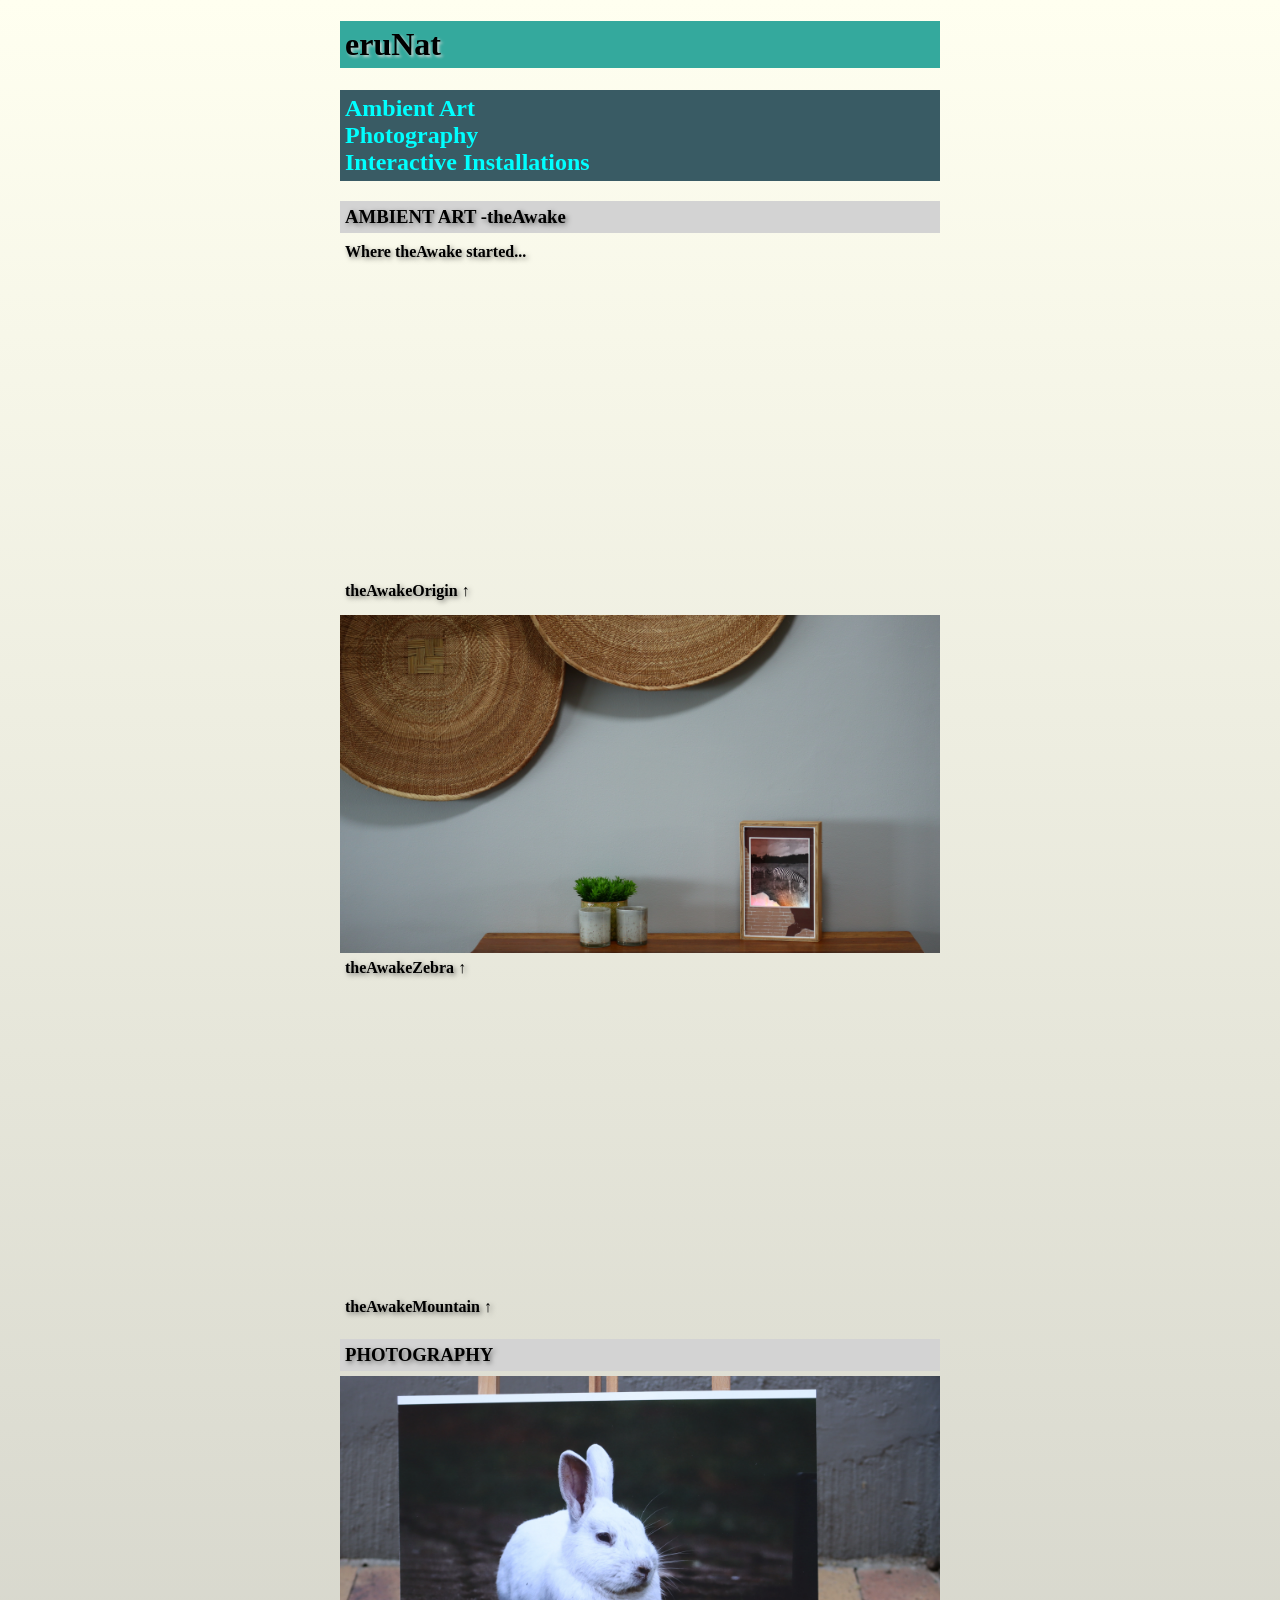
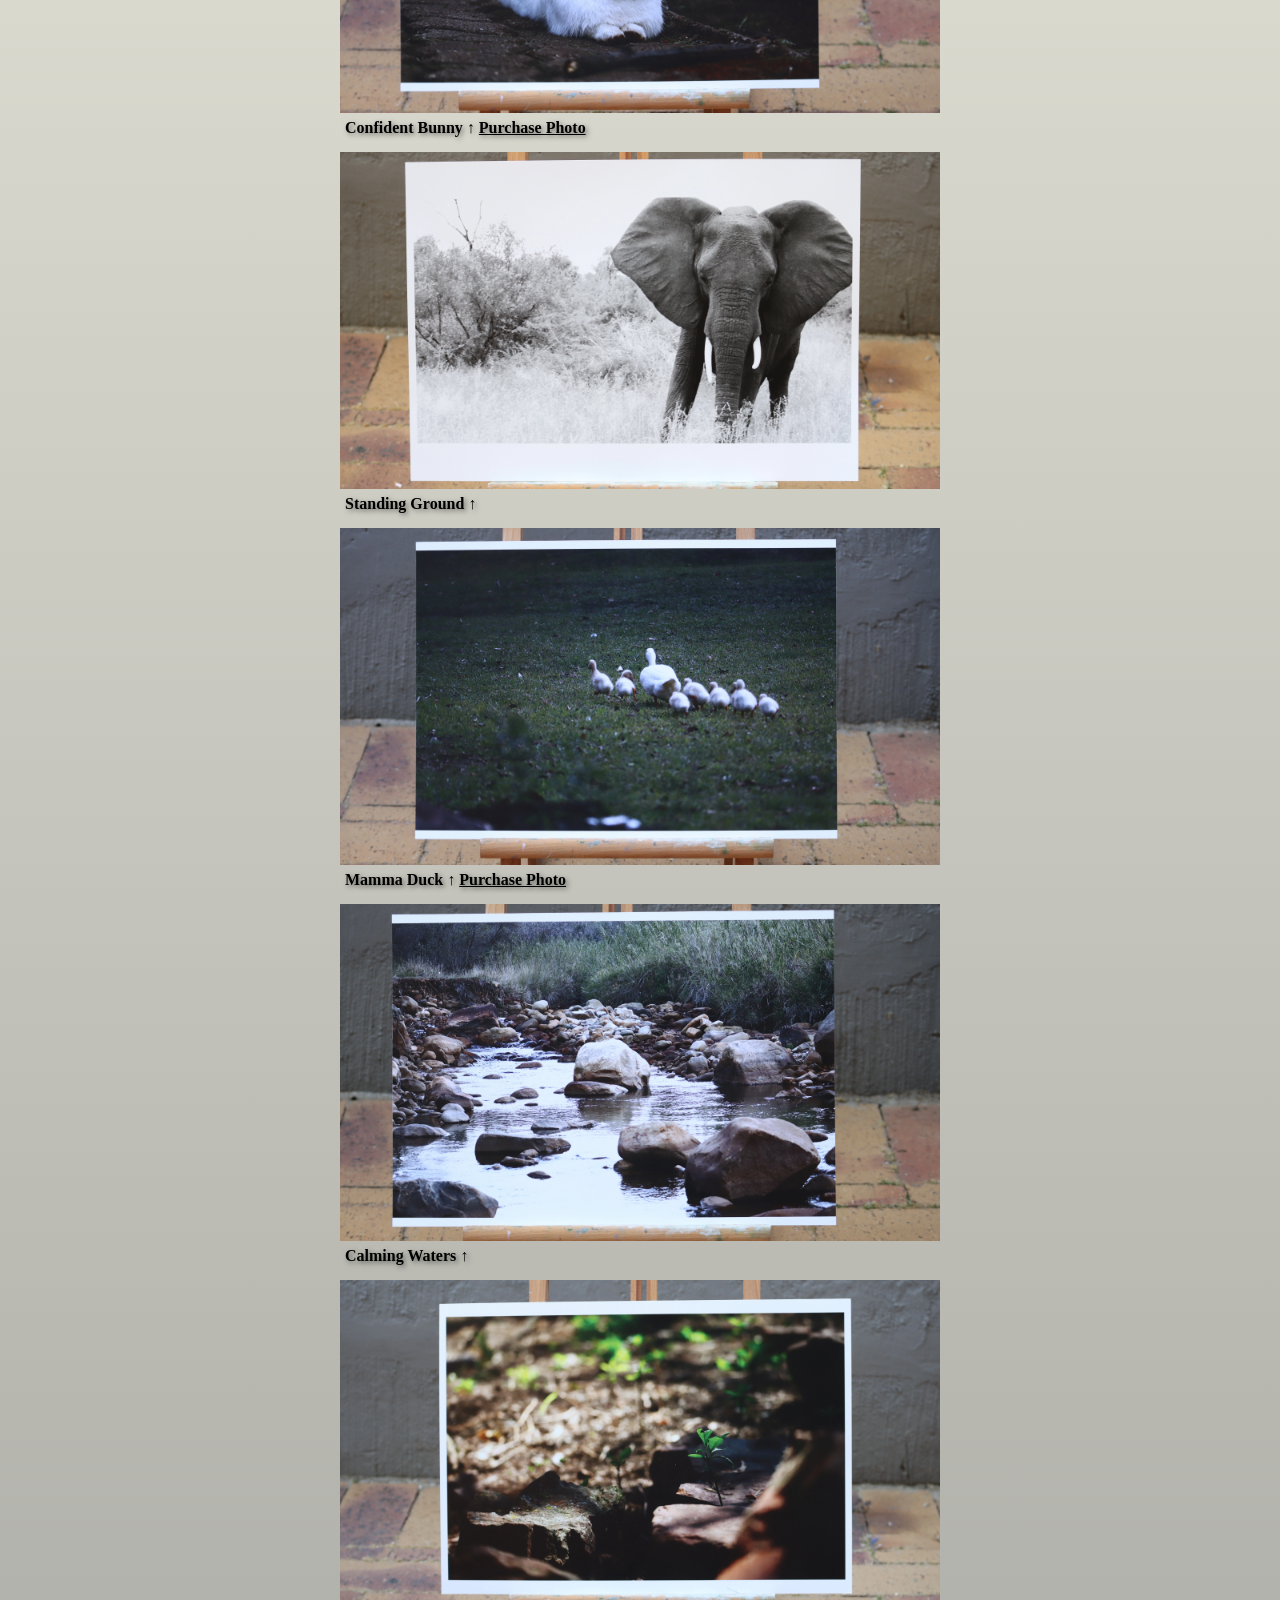
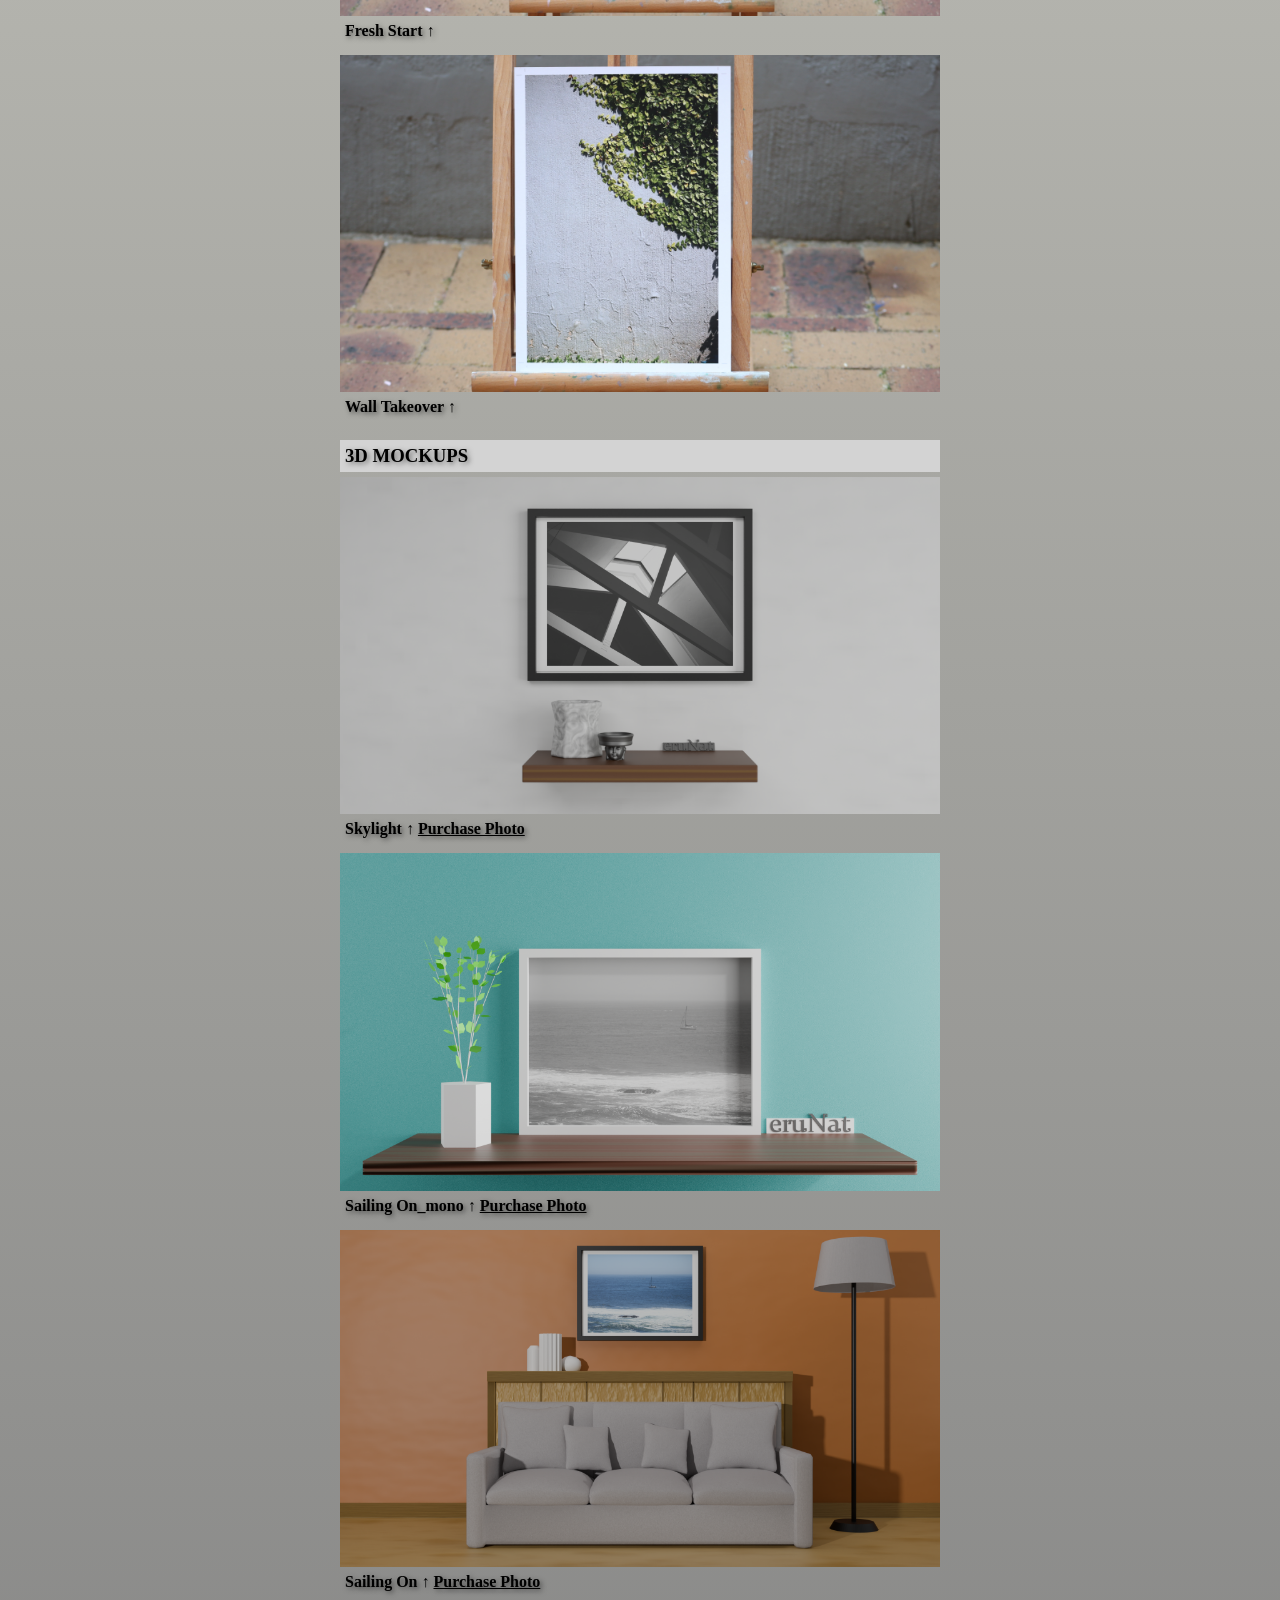
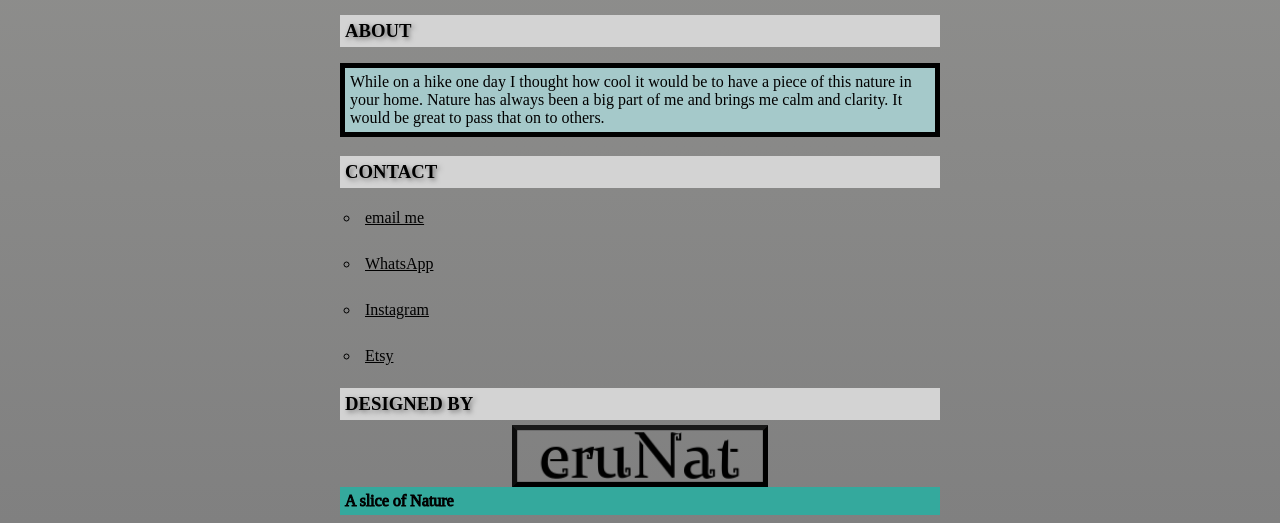
==== index.html @ c3f811f9 "Update index.html" ====
<!DOCTYPE html>
<html lang="en">
<head>
    <meta charset="UTF-8">
    <meta name="viewport" content="width=device-width, initial-scale=1.0">
    <title>eruNat</title>
    <link rel="stylesheet" href="./style.css" />
</head>
<body>
    <h1>eruNat</h1>
    <h2>Ambient Art<br> Photography<br> Interactive Installations</h2> 
    
    <h3>AMBIENT ART -theAwake</h3>

    <h4>Where theAwake started...</h4>
    <video autoplay muted loop playsinline width="720">
        <source src="videos/hero720pWht.mp4" type="video/mp4">
    </video>  
    <h4>theAwakeOrigin <span>↑</span></h4>  
    <!-- <video autoplay muted loop playsinline width="720">
        <source src="videos/theAwake Zebra Co fast720p.mp4" type="video/mp4">
    </video>  -->
    <img src="images/awakeZebra.webp" alt="confident white bunny" width="720">
    <h4>theAwakeZebra <span>↑</span></h4> 
    <video autoplay muted loop playsinline width="720">
        <source src="videos/theAwakeMountain720p.mp4" type="video/mp4">
    </video> 
    <h4>theAwakeMountain <span>↑</span></h4>
    
    <h3>PHOTOGRAPHY</h3>
    
    <img src="images/Bunny.webp" alt="confident white bunny" width="720">
    <h4>Confident Bunny <span>↑ </span><a href="https://www.etsy.com/listing/4605660490/confident-bunny-wall-art-rabbit?ref=listings_manager_grid">Purchase Photo</a></h4>
    <img src="images/Elephant.webp" alt="elephant male with open ears" width="720">
    <h4>Standing Ground <span>↑</span></h4>
    <img src="images/Ducks.webp" alt="mom duck and babies frantically moving" width="720">
    <h4>Mamma Duck <span>↑ </span><a href="https://www.etsy.com/listing/4606403132/mamma-duck-wall-art-duck-photography?ref=listings_manager_grid">Purchase Photo</a></h4>
    <img src="images/Rocks.webp" alt="rocks by the water" width="720">
    <h4>Calming Waters <span>↑</span></h4>
    <img src="images/RockPlant.webp" alt="rocks with seedling growing from it" width="720">
    <h4>Fresh Start <span>↑</span></h4>
    <img src="images/WallPlant.webp" alt="wall with plant growth over it" width="720">
    <h4>Wall Takeover <span>↑</span></h4>

    <h3>3D MOCKUPS</h3>

    <img src="images/SkylightWhiteBorderSoothWall.png" alt="architectural skylight with sun beaming through" width="720">
    <h4>Skylight <span>↑ </span><a href="https://www.etsy.com/listing/4604976305/black-and-white-architectural?ref=listings_manager_grid">Purchase Photo</a></h4>
    <img src="images/eruNat_SailOn_Mono_4x3.png" alt="black and white photo of vast ocean with little sail boat" width="720">
    <h4>Sailing On_mono <span>↑ </span><a href="https://www.etsy.com/listing/4614714302/black-and-white-coastal-boat-print-moody?ref=listings_manager_grid">Purchase Photo</a></h4>
    <img src="images/eruNat_SailingOn_Orange.png" alt="little sail boat on a vast ocean" width="720">
    <h4>Sailing On <span>↑ </span><a href="https://www.etsy.com/listing/4613382966/sailing-on-coastal-boat-photography?ref=listings_manager_grid">Purchase Photo</a></h4>

    <h3>ABOUT</h3>
    <p>While on a hike one day I thought how cool it would be to have a piece of this nature in your home. Nature has always been a big part of me and brings me calm and clarity. It would be great to pass that on to others.</p>
    
    <h3>CONTACT</h3>   
    <ul>        
        <li><a href="mailto:5.danmey@gmail.com">email me</a></li>
        <br>
        <li><a href="https://wa.me/+27662321905">WhatsApp</a></li>
        <br>
        <li><a href="https://www.instagram.com/lecterdan/?hl=en">Instagram</a></li>
        <br>
        <li><a href="https://erunat.etsy.com">Etsy</a></li>
    </ul>

    <h3>DESIGNED BY</h3>
    <img src="assets/eruNatLogo.png" alt="eruNat logo" class="logo">
    <footer>A slice of Nature</footer>
</body>   
</html>
---- style.css ----
body {
    background-color: antiquewhite;
}

h1 {
    background-color: #34A99D;
    padding: 5px;
    width: 42px;
    margin-left: 30px;
    text-shadow: 2px 2px 3px rgba(225, 216, 216, 0.825);
}

h2 {
    color: cyan;
    background-color: #395B64;
    width: 470px;
    padding: 5px;
    margin-top: 5px;
    margin-left: 30px;
    margin-right: 30px;
}

h3 {
    background-color: lightgray;
    padding: 5px;
    width: 470px;
    margin-left: 30px;
    margin-right: 30px;
    margin-bottom: 5px;
    text-shadow: 2px 2px 5px rgba(0, 0, 0, 0.5);
}

h4 {
    padding: 5px;
    width: 470px;
    margin-left: 30px;
    margin-right: 30px;
    margin-top: 5px;
    text-shadow: 2px 2px 5px rgba(0, 0, 0, 0.5);
}

p {
    width: 375px;
    background-color: #A5C9CA;
    border: 5px solid;
    padding: 5px;
    padding-right: 90px;
    margin-left: 30px;
    margin-right: 30px;
}

video {
    margin-left: 30px;
    width: 720px;
}

img {
    margin-left: 30px;
    width: 720px;
}

li {
    list-style-type: circle;
}

a {
    color: black;
}

a:active {
    color: white;
}

.logo {
    max-width: 300px;
}

footer {
    color: black;
    background-color: #34A99D;
    margin-left: 30px;
    width: 110px;
    padding: 5px;
    -webkit-text-stroke: 1px black;
}

@media (max-width: 480px) {
    * {
        box-sizing: border-box;
    }
    body {
        background-image: linear-gradient(azure, gray);
    }
    h1, h2 ,h3, h4, p, li, footer {
        max-width: 340px;
        width: 90%;
        padding: 5px;
        margin-left: auto;
        margin-right: auto;
    }
    h4 {
        margin-top: 1px;
        margin-bottom: 10px;
    }
    video, img {
        width: 90%;
        max-width: 340px;
        display: block;
        margin: 0 auto;
    }
    .logo {
        width: 90%;
        max-width: 256px;
        display: block;
        margin: 0 auto;
    }
}

@media (min-width: 481px) and (max-width: 1280px) {
    * {
        box-sizing: border-box;
    }
    body {        
        background-image: linear-gradient(ivory, gray);
    }
    h1, h2 ,h3, h4, p, li, footer {
        max-width: 600px;
        width: 90%;
        padding: 5px;
        margin-left: auto;
        margin-right: auto;
    }
    h4 {
        margin-top: 1px;
        margin-bottom: 10px;
    }
    video, img {
        width: 90%;
        max-width: 600px;
        display: block;
        margin: 0 auto;
    }
    .logo {
        width: 90%;
        max-width: 256px;
        display: block;
        margin: 0 auto;
    }
}
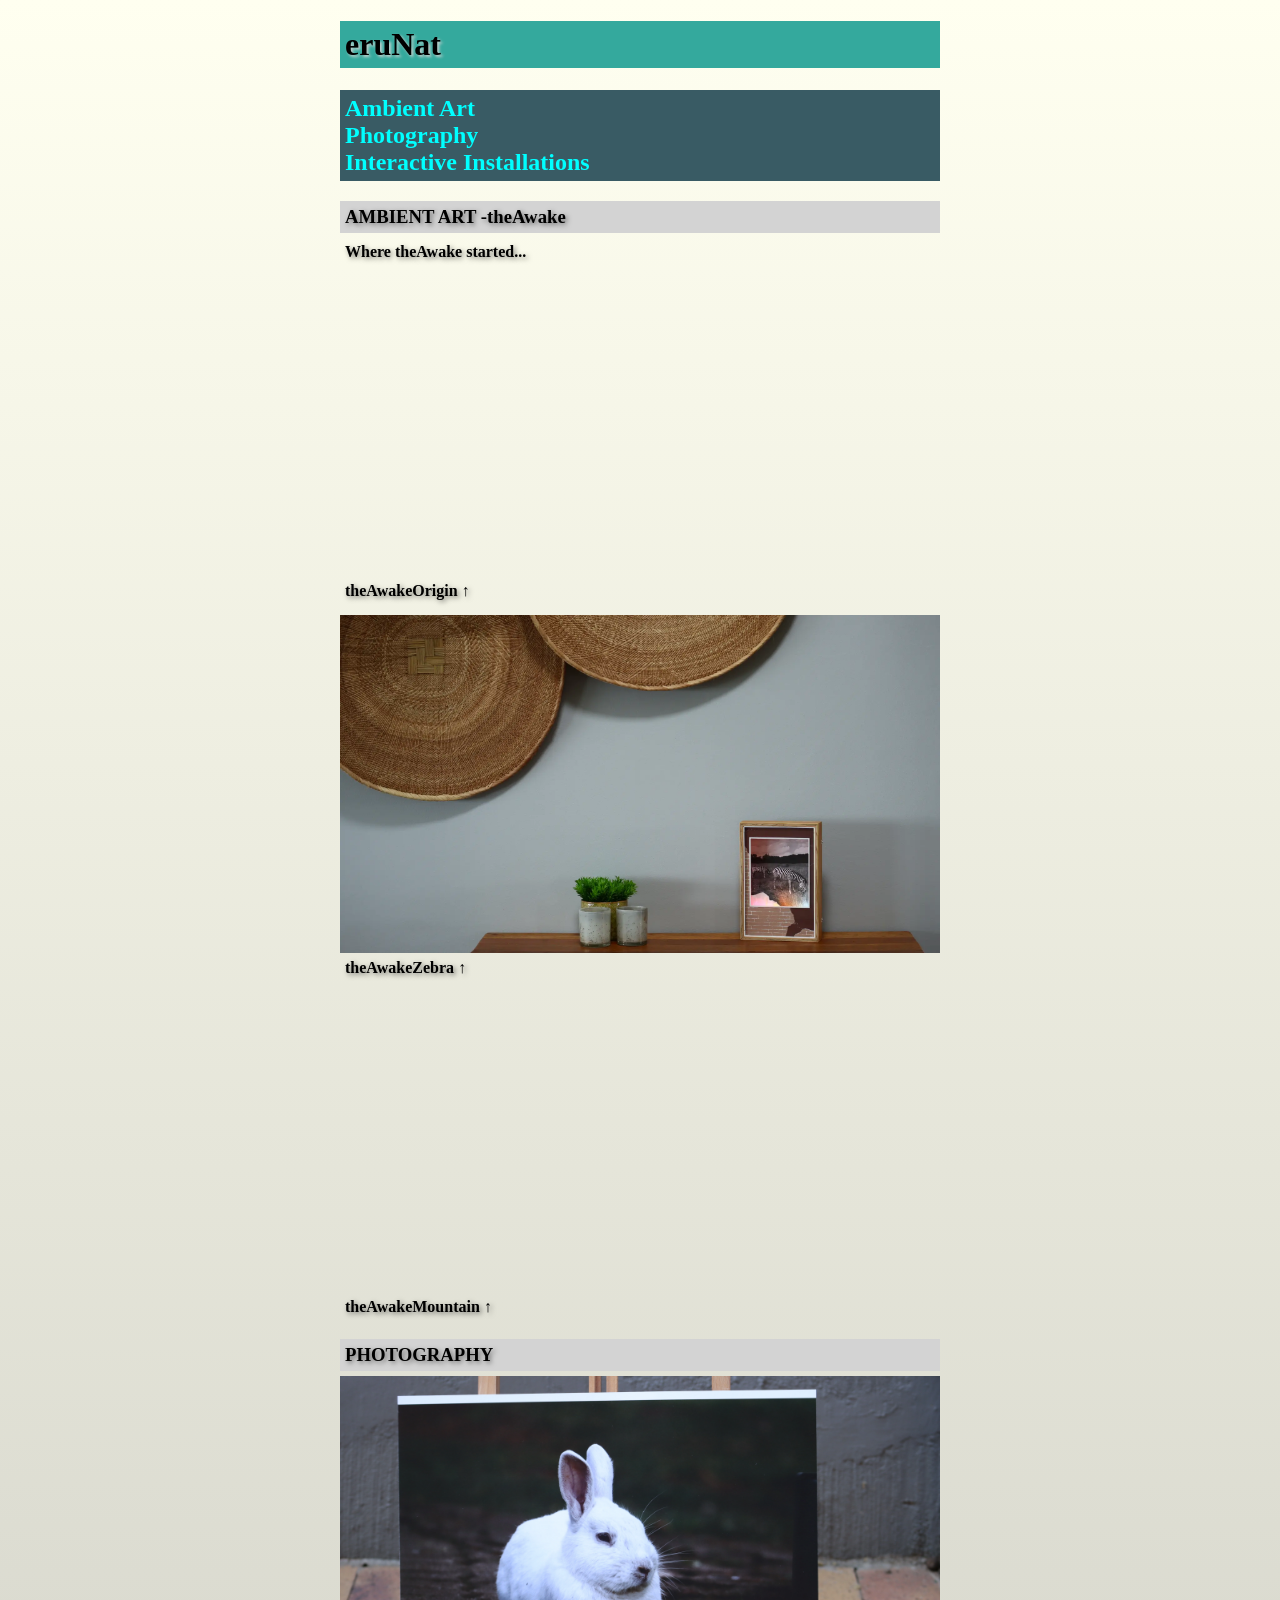
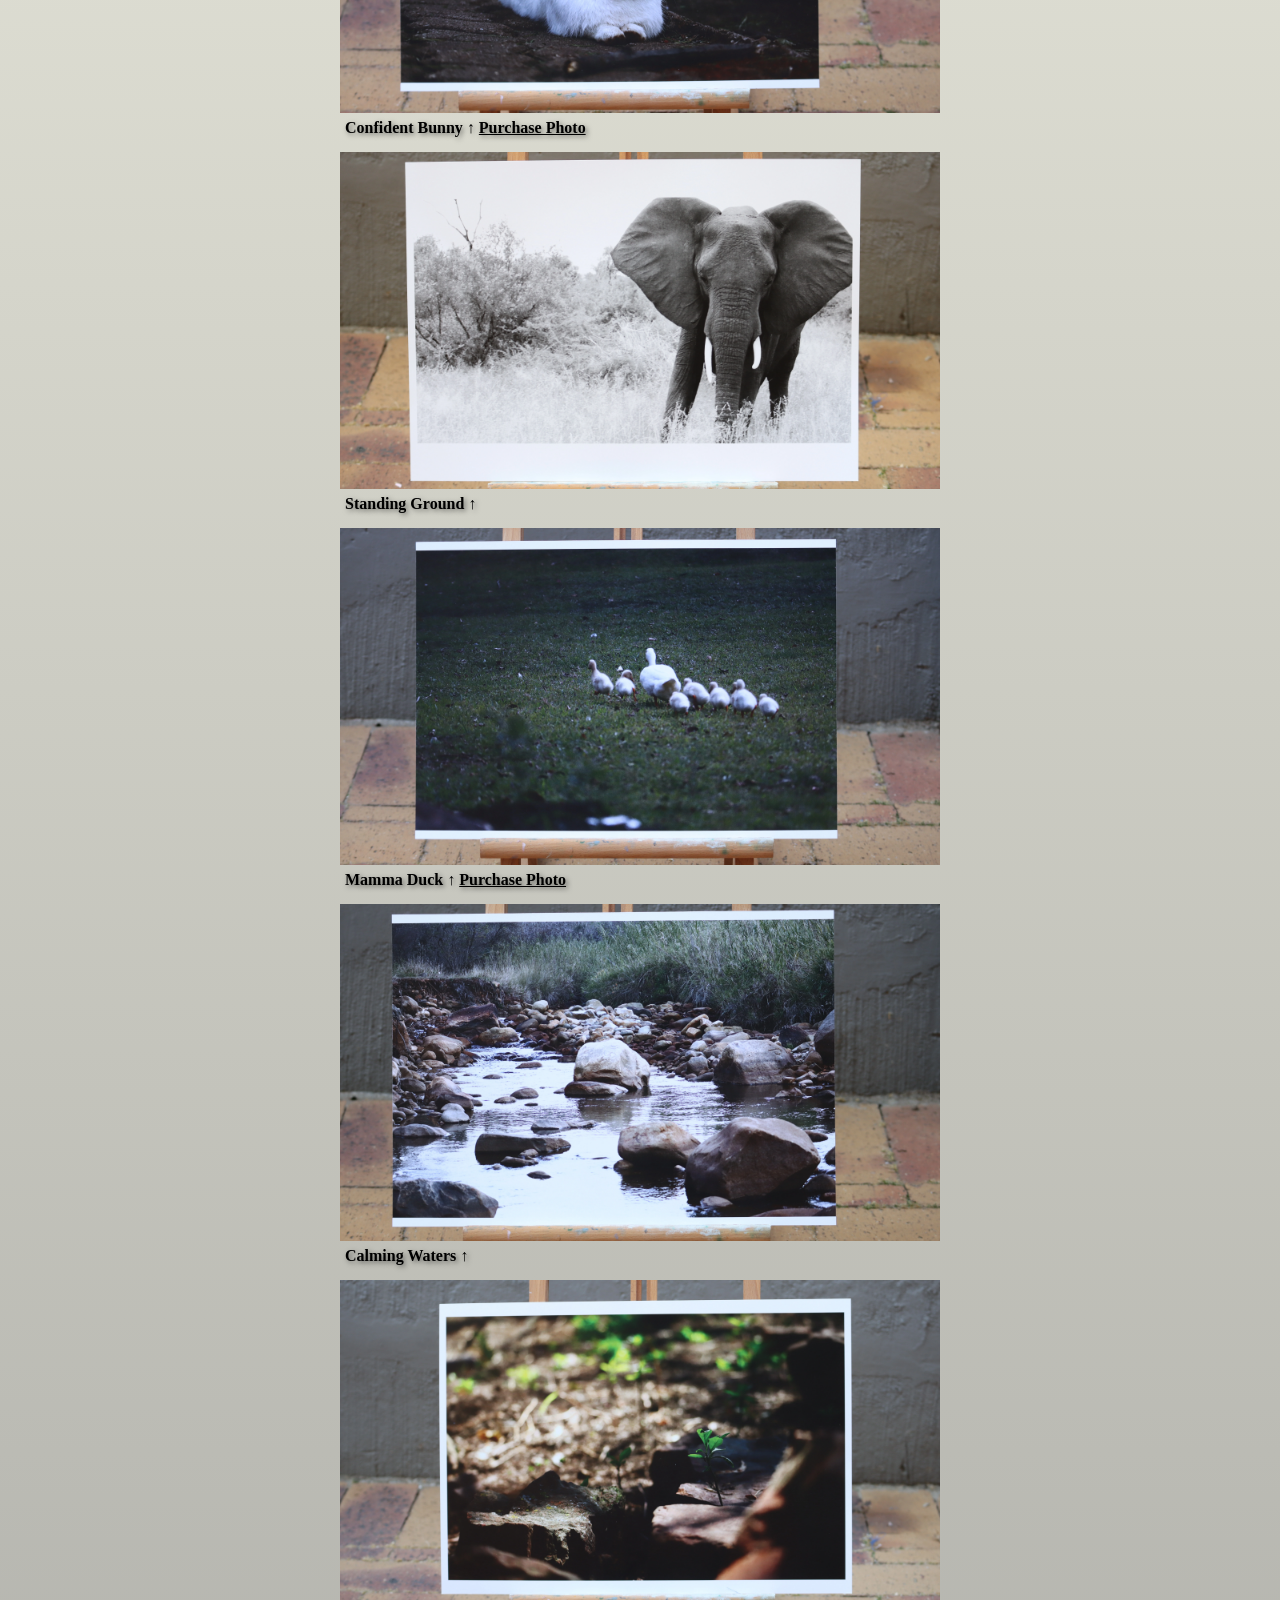
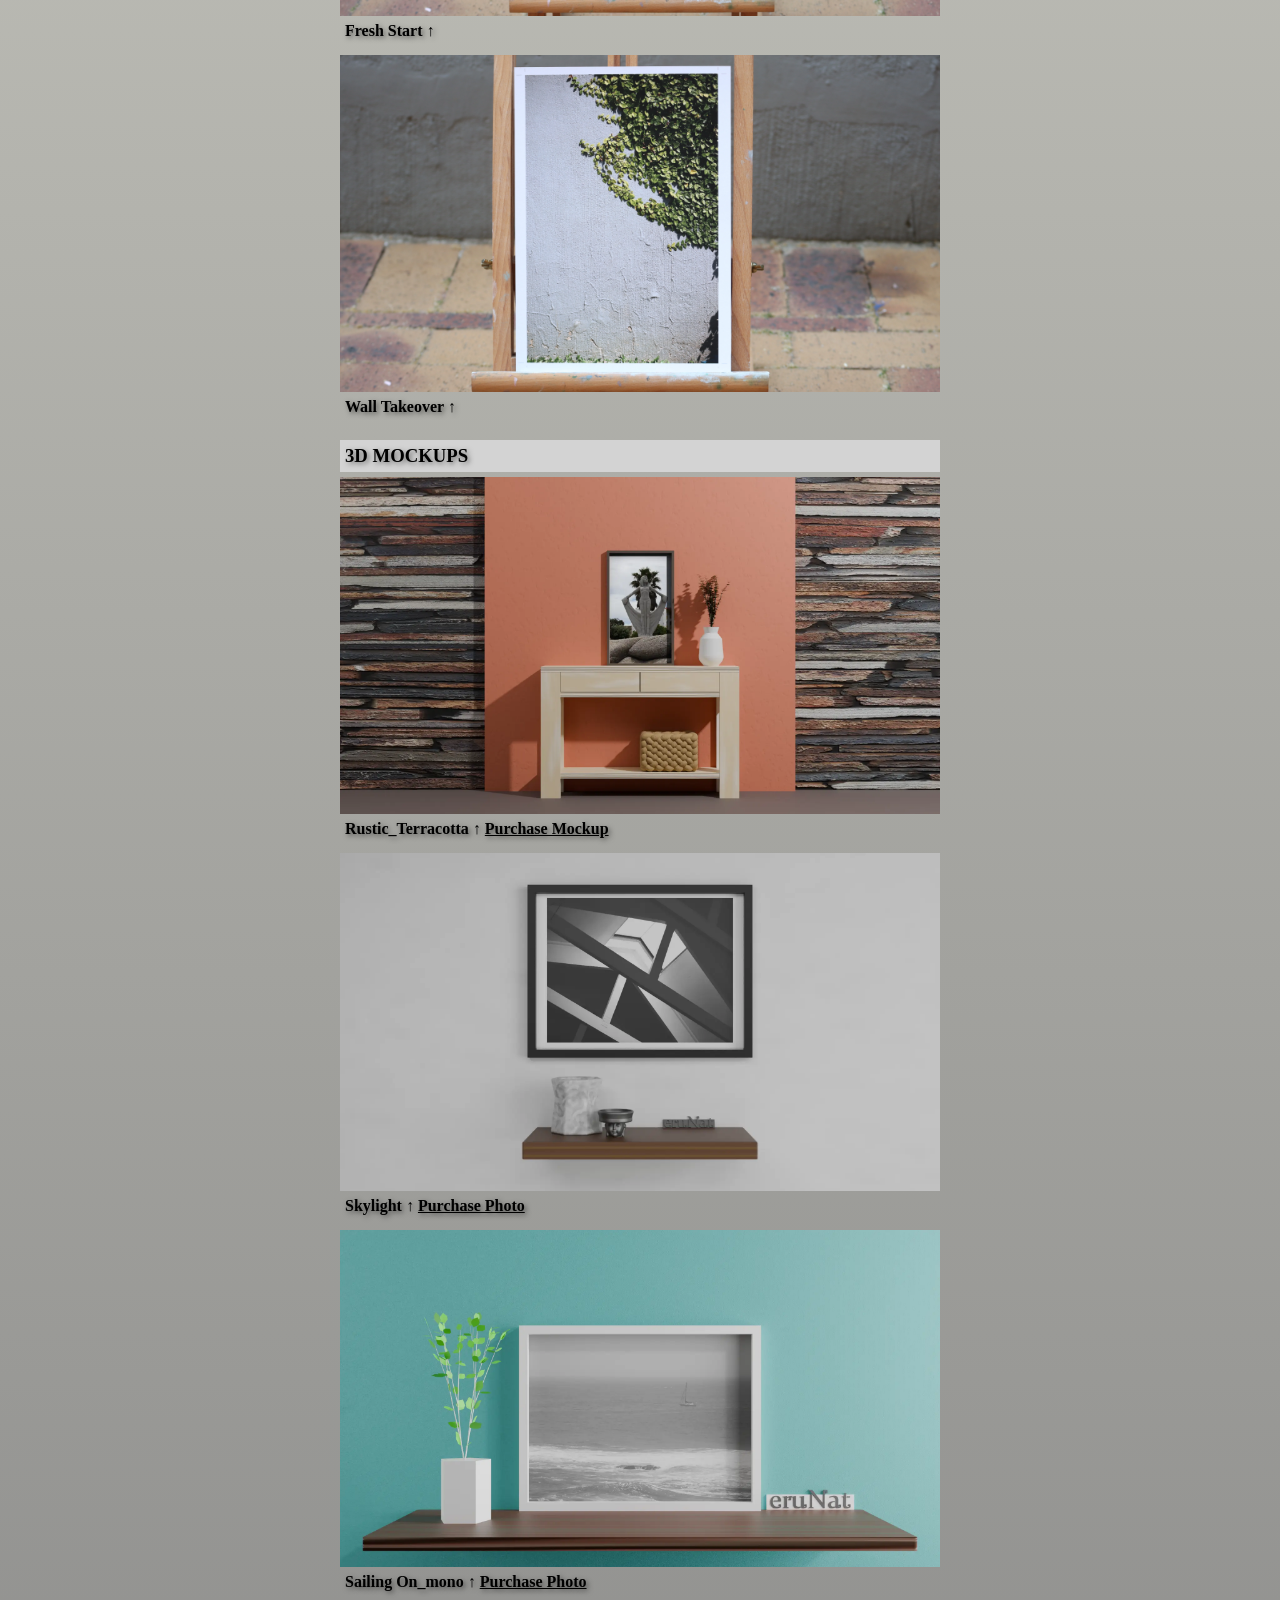
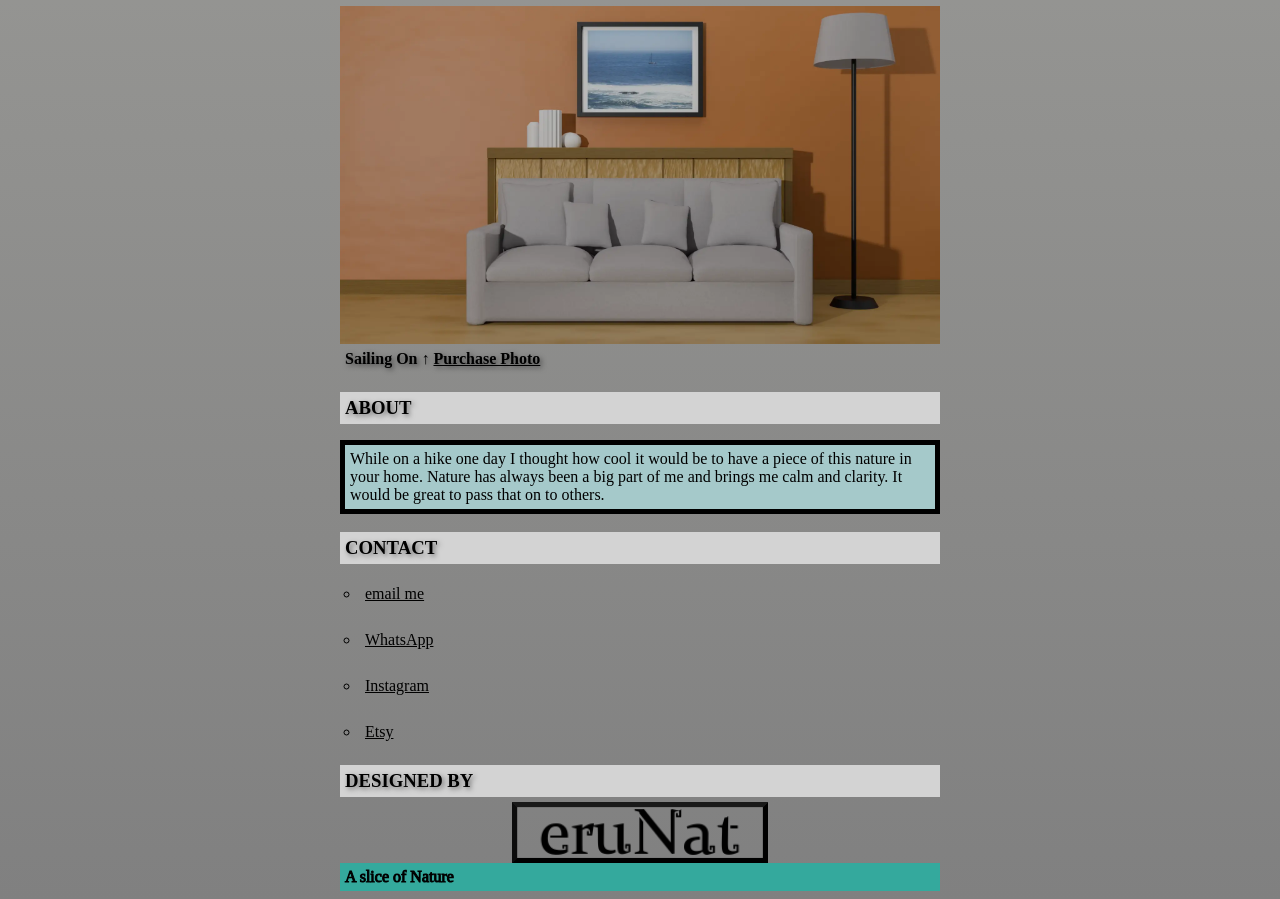
==== commit f2889724: "Add files via upload" ====
--- a/index.html
+++ b/index.html
@@ -43,12 +43,13 @@
     <h4>Wall Takeover <span>↑</span></h4>
 
     <h3>3D MOCKUPS</h3>
-
-    <img src="images/SkylightWhiteBorderSoothWall.png" alt="architectural skylight with sun beaming through" width="720">
+    <img src="images/Rustic_Wide_Terracotta.webp" alt="rustic mockup with Greek goddess photo" width="720">
+    <h4>Rustic_Terracotta <span>↑ </span><a href="https://www.etsy.com/listing/4618542238/rustic-wall-art-mockup-bundle-12?ref=listings_manager_grid">Purchase Mockup</a></h4>
+    <img src="images/SkylightWhiteBorderSmoothWall.webp" alt="architectural skylight with sun beaming through" width="720">
     <h4>Skylight <span>↑ </span><a href="https://www.etsy.com/listing/4604976305/black-and-white-architectural?ref=listings_manager_grid">Purchase Photo</a></h4>
-    <img src="images/eruNat_SailOn_Mono_4x3.png" alt="black and white photo of vast ocean with little sail boat" width="720">
+    <img src="images/eruNat_SailOn_Mono_4x3.webp" alt="black and white photo of vast ocean with little sail boat" width="720">
     <h4>Sailing On_mono <span>↑ </span><a href="https://www.etsy.com/listing/4614714302/black-and-white-coastal-boat-print-moody?ref=listings_manager_grid">Purchase Photo</a></h4>
-    <img src="images/eruNat_SailingOn_Orange.png" alt="little sail boat on a vast ocean" width="720">
+    <img src="images/eruNat_SailingOn_Orange.webp" alt="little sail boat on a vast ocean" width="720">
     <h4>Sailing On <span>↑ </span><a href="https://www.etsy.com/listing/4613382966/sailing-on-coastal-boat-photography?ref=listings_manager_grid">Purchase Photo</a></h4>
 
     <h3>ABOUT</h3>
@@ -69,4 +70,4 @@
     <img src="assets/eruNatLogo.png" alt="eruNat logo" class="logo">
     <footer>A slice of Nature</footer>
 </body>   
-</html>
+</html>
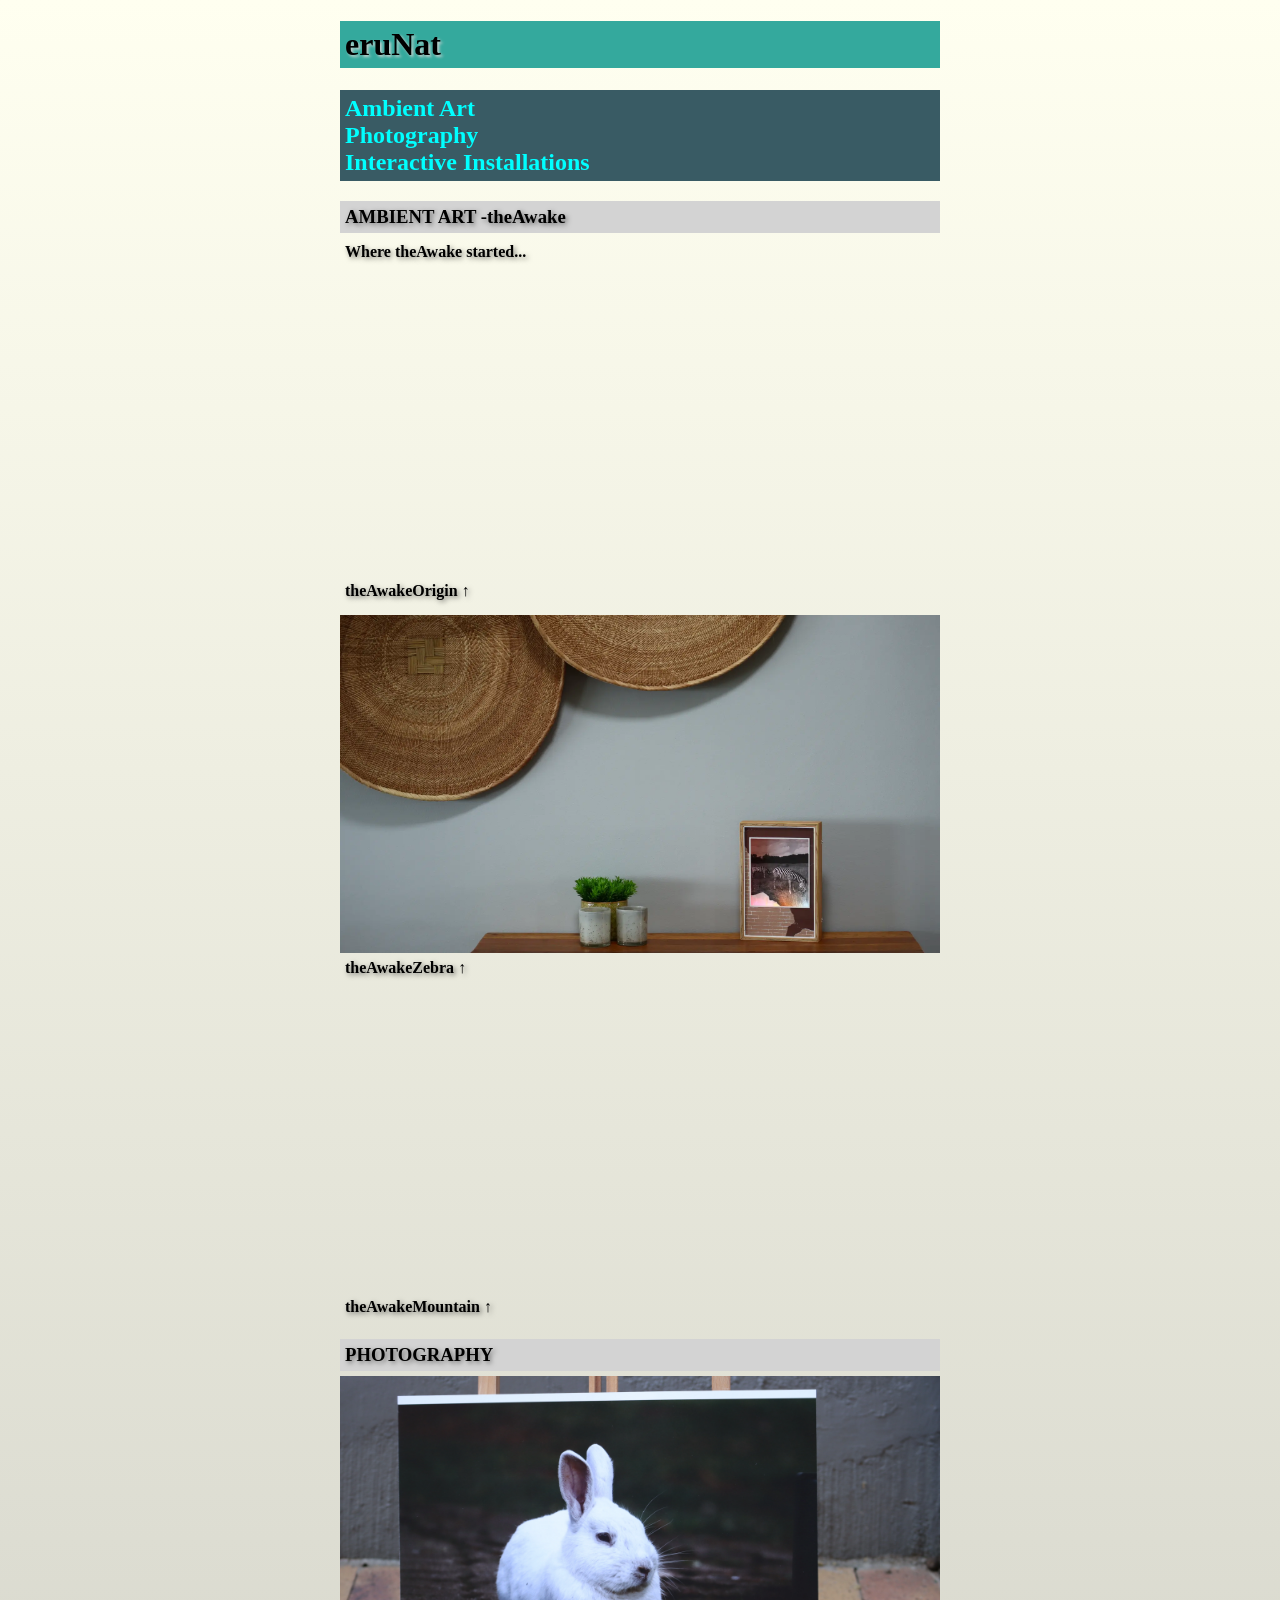
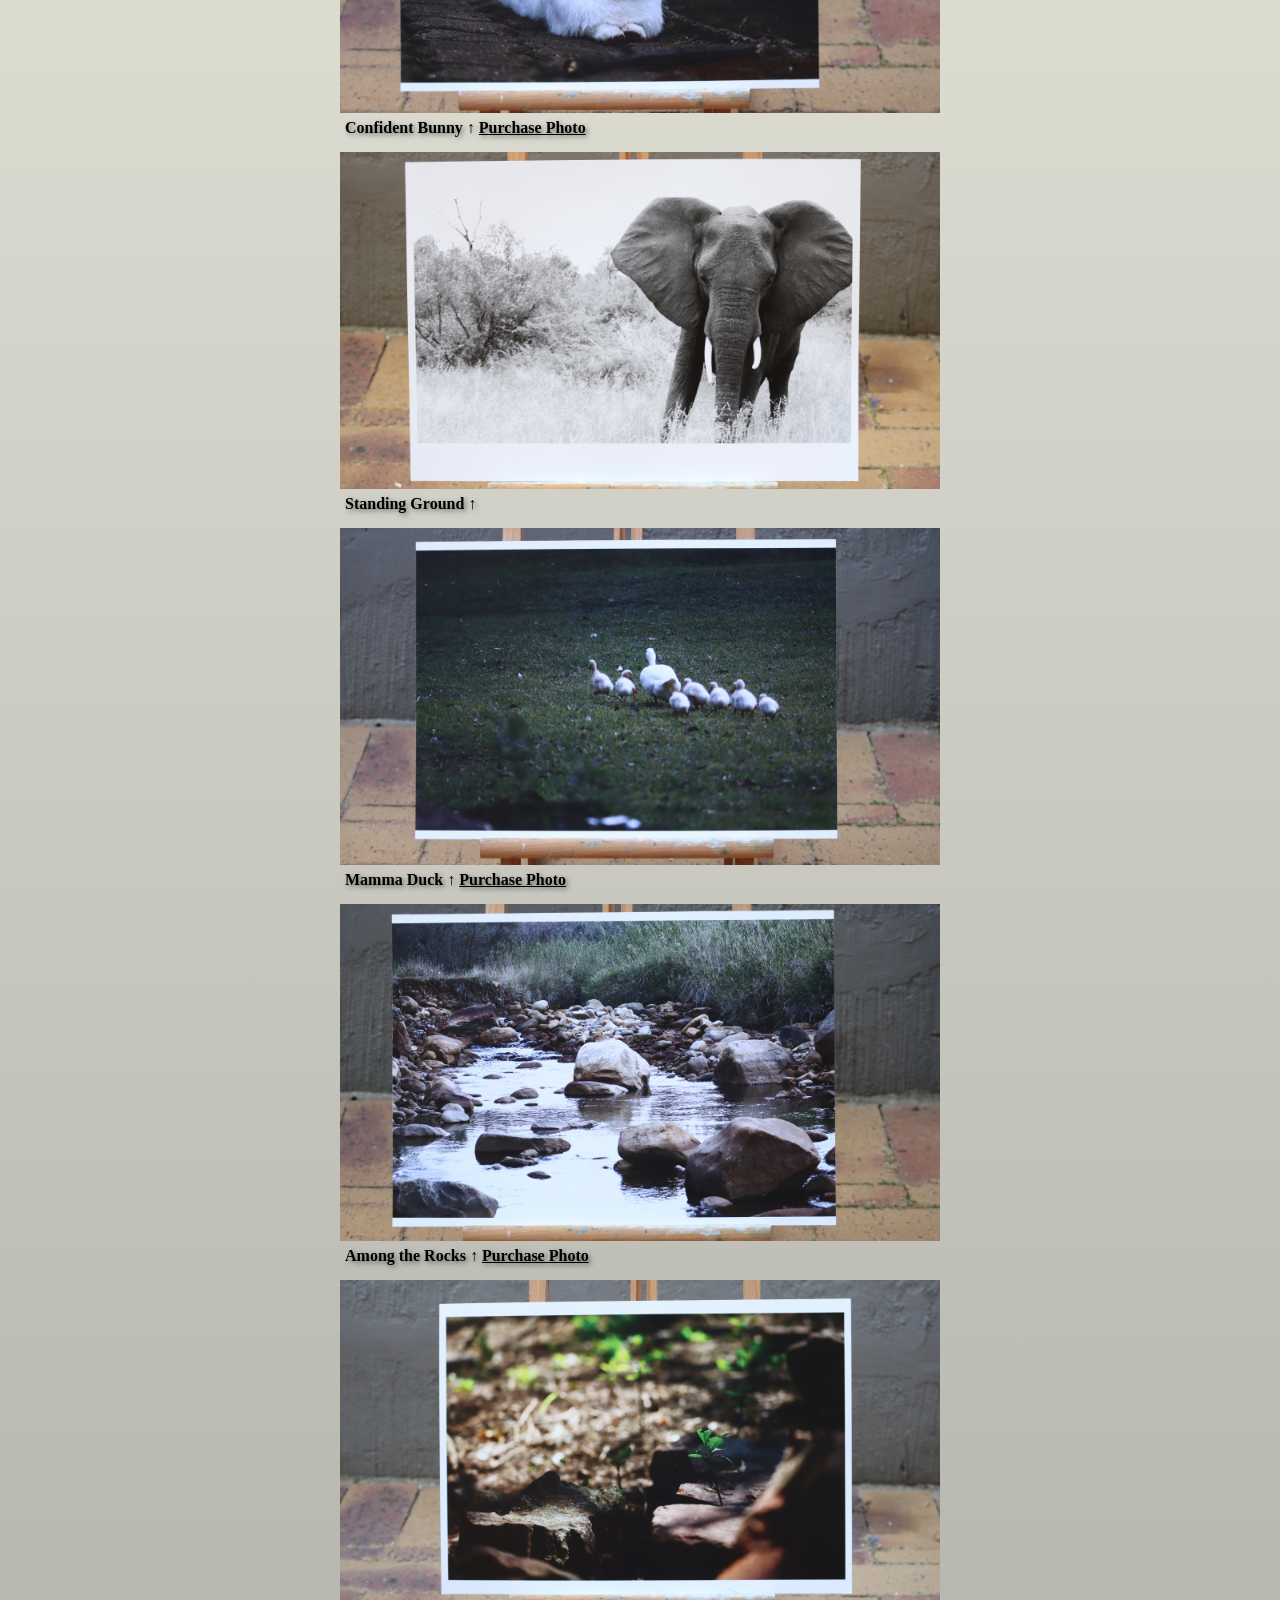
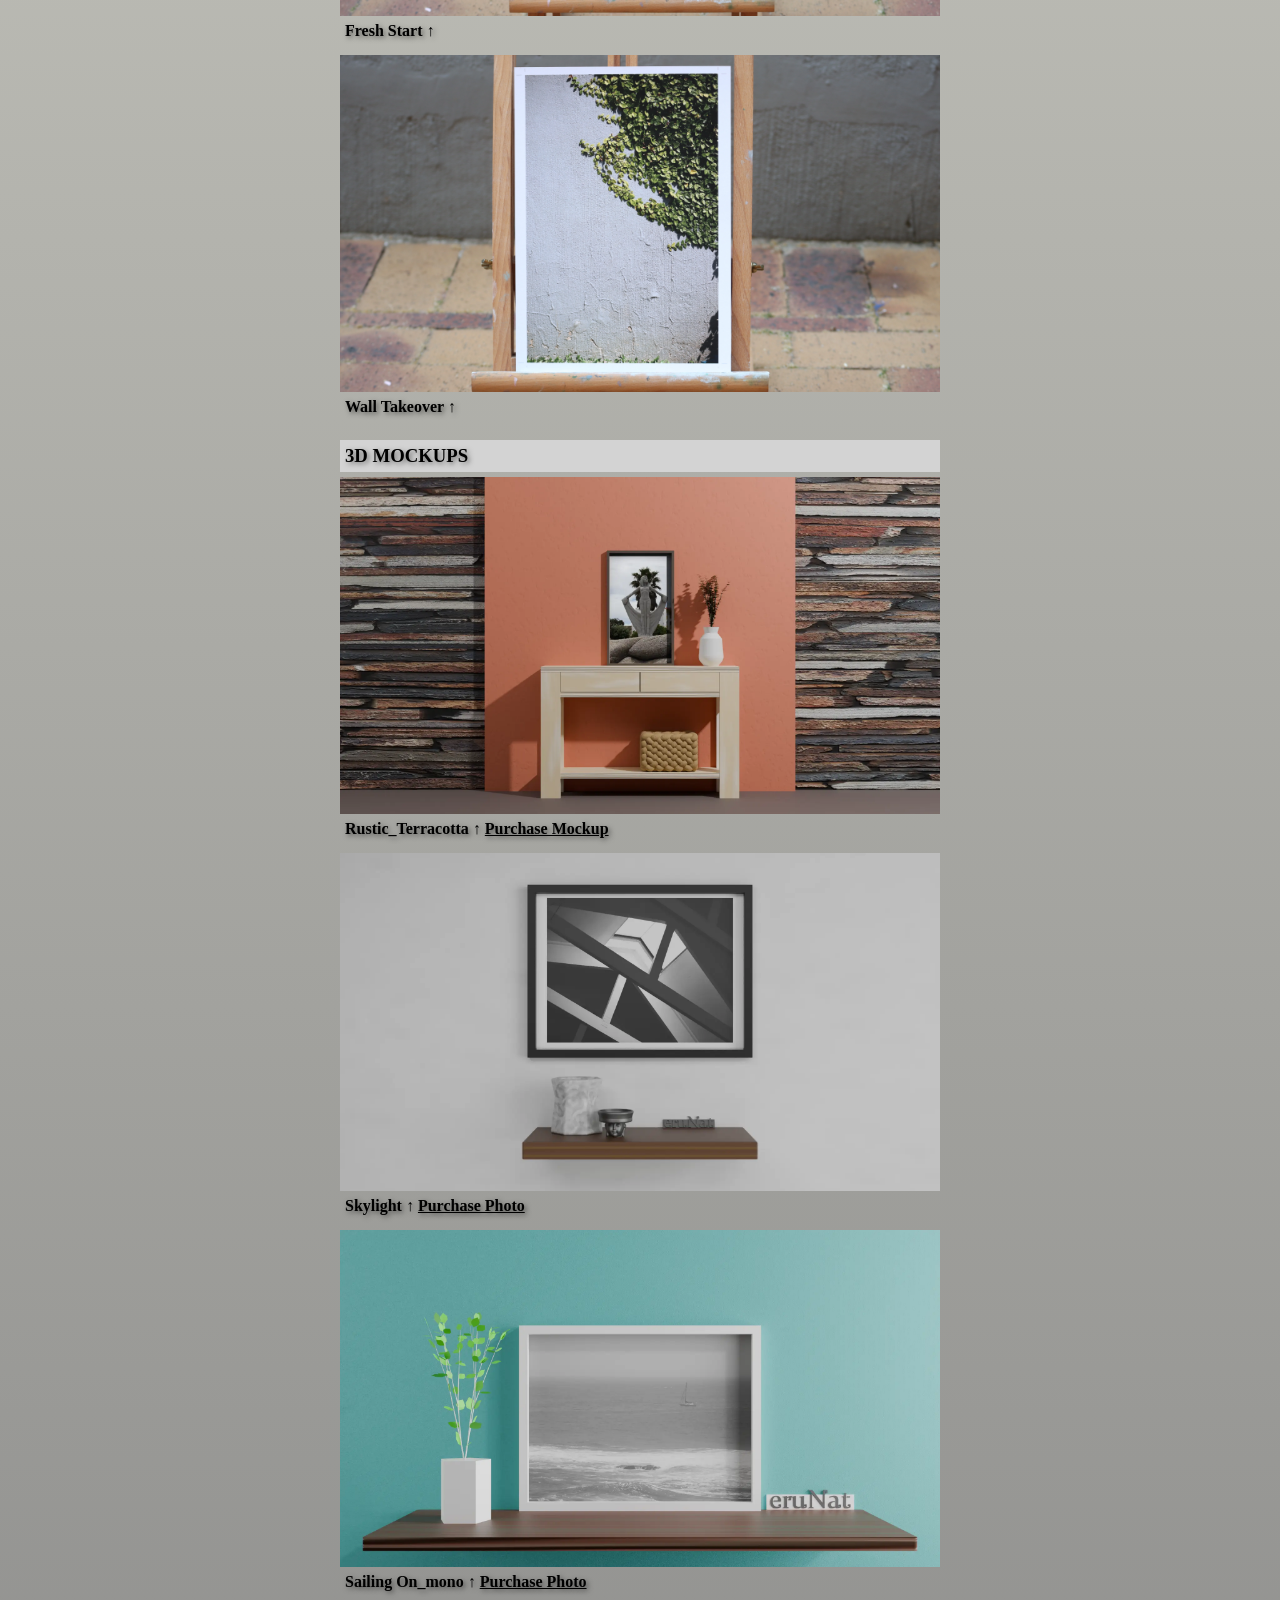
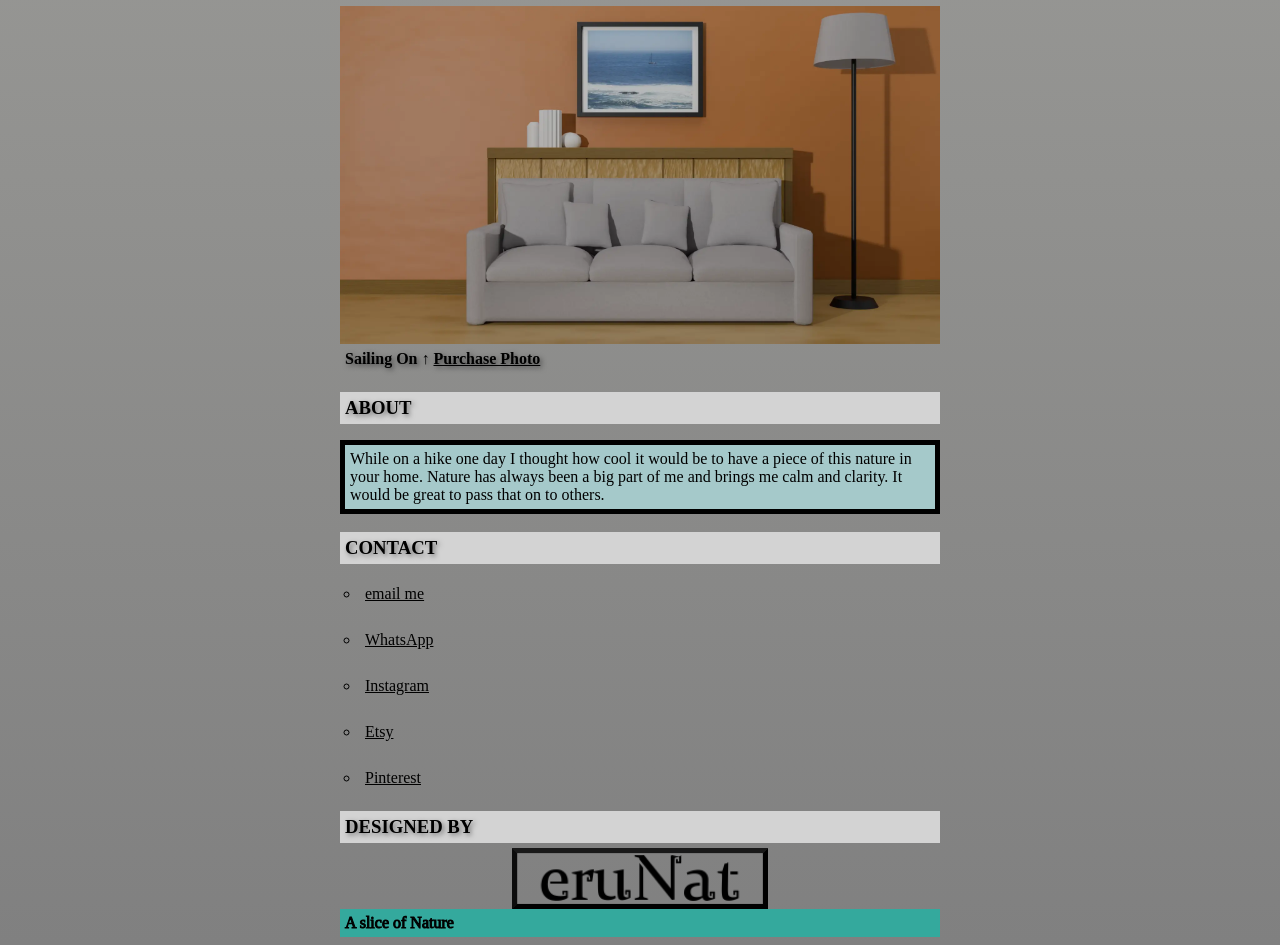
==== commit 1d918053: "Add files via upload" ====
--- a/index.html
+++ b/index.html
@@ -5,6 +5,7 @@
     <meta name="viewport" content="width=device-width, initial-scale=1.0">
     <title>eruNat</title>
     <link rel="stylesheet" href="./style.css" />
+    <meta name="p:domain_verify" content="c8adff521c08a6f7388ac7f4efd3021b"/>
 </head>
 <body>
     <h1>eruNat</h1>
@@ -36,7 +37,7 @@
     <img src="images/Ducks.webp" alt="mom duck and babies frantically moving" width="720">
     <h4>Mamma Duck <span>↑ </span><a href="https://www.etsy.com/listing/4606403132/mamma-duck-wall-art-duck-photography?ref=listings_manager_grid">Purchase Photo</a></h4>
     <img src="images/Rocks.webp" alt="rocks by the water" width="720">
-    <h4>Calming Waters <span>↑</span></h4>
+    <h4>Among the Rocks <span>↑ </span><a href="https://www.etsy.com/listing/4620107101/among-the-stones-rocky-stream-landscape?ref=listings_manager_grid">Purchase Photo</a></h4>
     <img src="images/RockPlant.webp" alt="rocks with seedling growing from it" width="720">
     <h4>Fresh Start <span>↑</span></h4>
     <img src="images/WallPlant.webp" alt="wall with plant growth over it" width="720">
@@ -64,6 +65,8 @@
         <li><a href="https://www.instagram.com/lecterdan/?hl=en">Instagram</a></li>
         <br>
         <li><a href="https://erunat.etsy.com">Etsy</a></li>
+        <br>
+        <li><a href="https://www.pinterest.com/eruNat_Dan/">Pinterest</a></li>
     </ul>
 
     <h3>DESIGNED BY</h3>
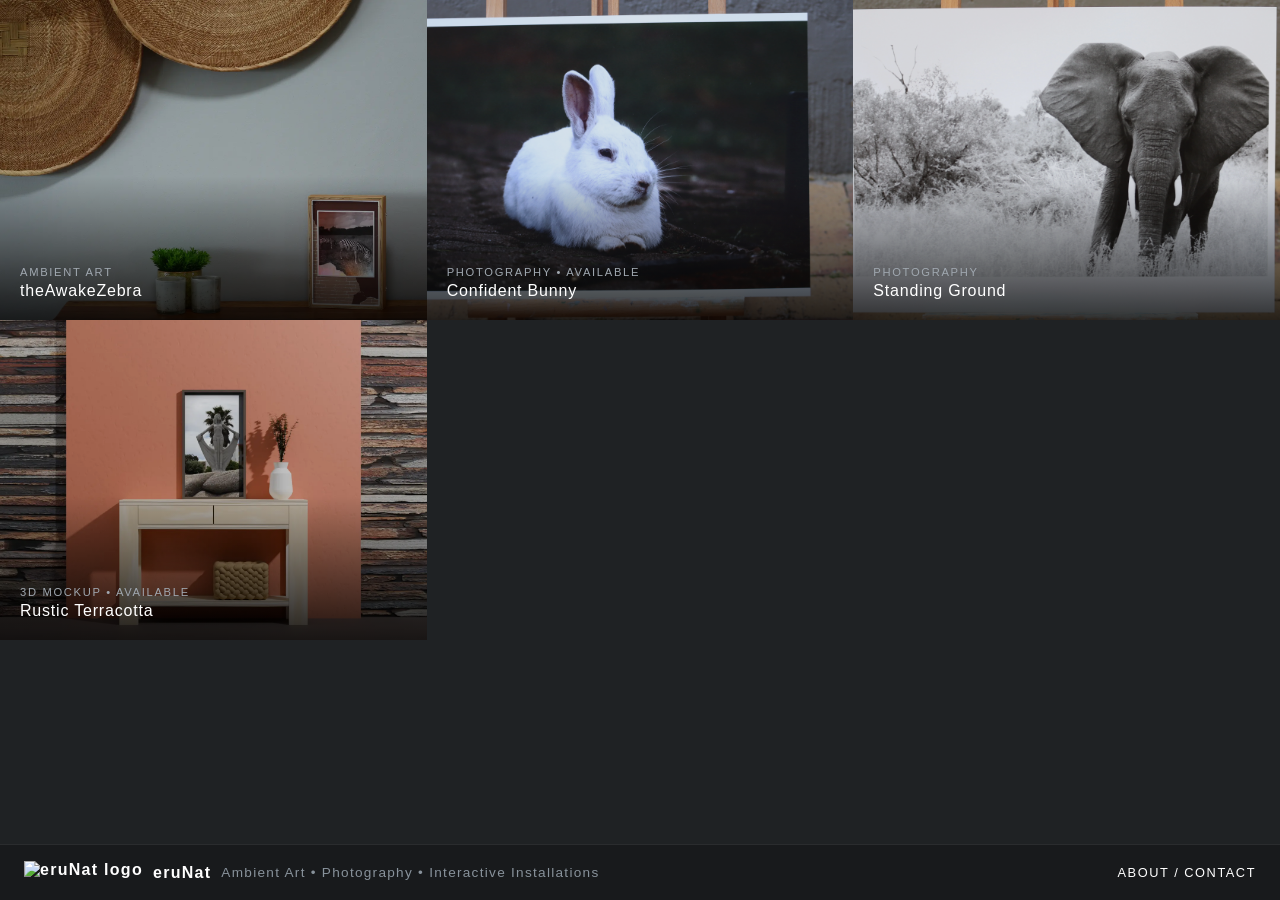
==== commit 6376de39: "Add files via upload" ====
--- a/index.html
+++ b/index.html
@@ -1,76 +1,107 @@
 <!DOCTYPE html>
 <html lang="en">
 <head>
-    <meta charset="UTF-8">
-    <meta name="viewport" content="width=device-width, initial-scale=1.0">
-    <title>eruNat</title>
-    <link rel="stylesheet" href="./style.css" />
-    <meta name="p:domain_verify" content="c8adff521c08a6f7388ac7f4efd3021b"/>
+  <meta charset="UTF-8" />
+  <meta name="viewport" content="width=device-width, initial-scale=1.0" />
+  <title>eruNat | Ambient Art & Photography</title>
+  <link rel="stylesheet" href="styles.css" />
 </head>
 <body>
-    <h1>eruNat</h1>
-    <h2>Ambient Art<br> Photography<br> Interactive Installations</h2> 
-    
-    <h3>AMBIENT ART -theAwake</h3>
 
-    <h4>Where theAwake started...</h4>
-    <video autoplay muted loop playsinline width="720">
-        <source src="videos/hero720pWht.mp4" type="video/mp4">
-    </video>  
-    <h4>theAwakeOrigin <span>↑</span></h4>  
-    <!-- <video autoplay muted loop playsinline width="720">
-        <source src="videos/theAwake Zebra Co fast720p.mp4" type="video/mp4">
-    </video>  -->
-    <img src="images/awakeZebra.webp" alt="confident white bunny" width="720">
-    <h4>theAwakeZebra <span>↑</span></h4> 
-    <video autoplay muted loop playsinline width="720">
-        <source src="videos/theAwakeMountain720p.mp4" type="video/mp4">
-    </video> 
-    <h4>theAwakeMountain <span>↑</span></h4>
-    
-    <h3>PHOTOGRAPHY</h3>
-    
-    <img src="images/Bunny.webp" alt="confident white bunny" width="720">
-    <h4>Confident Bunny <span>↑ </span><a href="https://www.etsy.com/listing/4605660490/confident-bunny-wall-art-rabbit?ref=listings_manager_grid">Purchase Photo</a></h4>
-    <img src="images/Elephant.webp" alt="elephant male with open ears" width="720">
-    <h4>Standing Ground <span>↑</span></h4>
-    <img src="images/Ducks.webp" alt="mom duck and babies frantically moving" width="720">
-    <h4>Mamma Duck <span>↑ </span><a href="https://www.etsy.com/listing/4606403132/mamma-duck-wall-art-duck-photography?ref=listings_manager_grid">Purchase Photo</a></h4>
-    <img src="images/Rocks.webp" alt="rocks by the water" width="720">
-    <h4>Among the Rocks <span>↑ </span><a href="https://www.etsy.com/listing/4620107101/among-the-stones-rocky-stream-landscape?ref=listings_manager_grid">Purchase Photo</a></h4>
-    <img src="images/RockPlant.webp" alt="rocks with seedling growing from it" width="720">
-    <h4>Fresh Start <span>↑</span></h4>
-    <img src="images/WallPlant.webp" alt="wall with plant growth over it" width="720">
-    <h4>Wall Takeover <span>↑</span></h4>
+  <main class="gallery">
+    <article class="tile" 
+      data-title="theAwakeZebra" 
+      data-category="Ambient Art" 
+      data-description="Interactive ambient nature series."
+      data-buy-url="">
+      <img src="images/awakeZebra.webp" alt="theAwakeZebra ambient art" />
+      <div class="tile-caption">
+        <span class="tile-category">Ambient Art</span>
+        <h2 class="tile-title">theAwakeZebra</h2>
+      </div>
+    </article>
 
-    <h3>3D MOCKUPS</h3>
-    <img src="images/Rustic_Wide_Terracotta.webp" alt="rustic mockup with Greek goddess photo" width="720">
-    <h4>Rustic_Terracotta <span>↑ </span><a href="https://www.etsy.com/listing/4618542238/rustic-wall-art-mockup-bundle-12?ref=listings_manager_grid">Purchase Mockup</a></h4>
-    <img src="images/SkylightWhiteBorderSmoothWall.webp" alt="architectural skylight with sun beaming through" width="720">
-    <h4>Skylight <span>↑ </span><a href="https://www.etsy.com/listing/4604976305/black-and-white-architectural?ref=listings_manager_grid">Purchase Photo</a></h4>
-    <img src="images/eruNat_SailOn_Mono_4x3.webp" alt="black and white photo of vast ocean with little sail boat" width="720">
-    <h4>Sailing On_mono <span>↑ </span><a href="https://www.etsy.com/listing/4614714302/black-and-white-coastal-boat-print-moody?ref=listings_manager_grid">Purchase Photo</a></h4>
-    <img src="images/eruNat_SailingOn_Orange.webp" alt="little sail boat on a vast ocean" width="720">
-    <h4>Sailing On <span>↑ </span><a href="https://www.etsy.com/listing/4613382966/sailing-on-coastal-boat-photography?ref=listings_manager_grid">Purchase Photo</a></h4>
+    <article class="tile" 
+      data-title="Confident Bunny" 
+      data-category="Photography" 
+      data-description="Fine art wildlife print available on Etsy."
+      data-buy-url="https://www.etsy.com/listing/4605660490/confident-bunny-wall-art-rabbit?ref=listings_manager_grid">
+      <img src="images/Bunny.webp" alt="Confident white bunny" />
+      <div class="tile-caption">
+        <span class="tile-category">Photography • Available</span>
+        <h2 class="tile-title">Confident Bunny</h2>
+      </div>
+    </article>
 
-    <h3>ABOUT</h3>
-    <p>While on a hike one day I thought how cool it would be to have a piece of this nature in your home. Nature has always been a big part of me and brings me calm and clarity. It would be great to pass that on to others.</p>
-    
-    <h3>CONTACT</h3>   
-    <ul>        
-        <li><a href="mailto:5.danmey@gmail.com">email me</a></li>
-        <br>
-        <li><a href="https://wa.me/+27662321905">WhatsApp</a></li>
-        <br>
-        <li><a href="https://www.instagram.com/lecterdan/?hl=en">Instagram</a></li>
-        <br>
-        <li><a href="https://erunat.etsy.com">Etsy</a></li>
-        <br>
-        <li><a href="https://www.pinterest.com/eruNat_Dan/">Pinterest</a></li>
-    </ul>
+    <article class="tile" 
+      data-title="Standing Ground" 
+      data-category="Photography" 
+      data-description="Elephant male with open ears."
+      data-buy-url="">
+      <img src="images/Elephant.webp" alt="Elephant male with open ears" />
+      <div class="tile-caption">
+        <span class="tile-category">Photography</span>
+        <h2 class="tile-title">Standing Ground</h2>
+      </div>
+    </article>
 
-    <h3>DESIGNED BY</h3>
-    <img src="assets/eruNatLogo.png" alt="eruNat logo" class="logo">
-    <footer>A slice of Nature</footer>
-</body>   
-</html>+    <article class="tile" 
+      data-title="Rustic Terracotta" 
+      data-category="3D Mockup" 
+      data-description="Interior frame mockup set."
+      data-buy-url="https://www.etsy.com/listing/4618542238/rustic-wall-art-mockup-bundle-12?ref=listings_manager_grid">
+      <img src="images/Rustic_Wide_Terracotta.webp" alt="Rustic mockup with Greek goddess photo" />
+      <div class="tile-caption">
+        <span class="tile-category">3D Mockup • Available</span>
+        <h2 class="tile-title">Rustic Terracotta</h2>
+      </div>
+    </article>
+  </main>
+
+  <!-- Lightbox Modal -->
+  <div class="lightbox" id="lightbox" aria-hidden="true">
+    <button class="lightbox-close" id="lightboxClose" aria-label="Close">&times;</button>
+    <div class="lightbox-inner">
+      <img id="lightboxImg" src="" alt="" />
+      <div class="lightbox-bar">
+        <div>
+          <span class="tile-category" id="lightboxCategory"></span>
+          <h3 id="lightboxTitle"></h3>
+          <p id="lightboxDesc"></p>
+        </div>
+        <a id="lightboxBuy" class="buy-btn" href="#" target="_blank" rel="noopener">Purchase</a>
+      </div>
+    </div>
+  </div>
+
+  <!-- Slide-up About/Contact Drawer -->
+  <section class="drawer" id="aboutDrawer">
+    <div class="drawer-content">
+      <div>
+        <h3>About eruNat</h3>
+        <p>While on a hike one day I thought how cool it would be to have a piece of this nature in your home. Nature brings me calm and clarity—it would be great to pass that on to others.</p>
+      </div>
+      <div>
+        <h3>Connect & Shop</h3>
+        <div class="links">
+          <a href="mailto:5.danmey@gmail.com">Email</a>
+          <a href="https://wa.me/+27662321905">WhatsApp</a>
+          <a href="https://www.instagram.com/lecterdan/?hl=en">Instagram</a>
+          <a href="https://erunat.etsy.com">Etsy</a>
+          <a href="https://www.pinterest.com/eruNat_Dan/">Pinterest</a>
+        </div>
+      </div>
+    </div>
+  </section>
+
+  <footer>
+    <div class="brand">
+      <img src="assets/eruNatGrowLogo_mono.png" alt="eruNat logo" class="footer-logo" />
+      eruNat <span>Ambient Art • Photography • Interactive Installations</span>
+    </div>
+    <button class="nav-btn" id="drawerToggle">About / Contact</button>
+  </footer>
+
+  <script src="index.js"></script>
+</body>
+</html>
--- a/styles.css
+++ b/styles.css
@@ -0,0 +1,263 @@
+* {
+  box-sizing: border-box;
+  margin: 0;
+  padding: 0;
+}
+
+body {
+  background: #1f2224;
+  color: #ffffff;
+  font-family: 'Segoe UI', Roboto, Helvetica, Arial, sans-serif;
+  padding-bottom: 56px;
+}
+
+/* Edge-to-edge Multiverse Grid */
+.gallery {
+  display: grid;
+  grid-template-columns: repeat(auto-fill, minmax(340px, 1fr));
+  gap: 0;
+}
+
+.tile {
+  position: relative;
+  height: 320px;
+  overflow: hidden;
+  cursor: pointer;
+  background: #141618;
+}
+
+.tile img {
+  width: 100%;
+  height: 100%;
+  object-fit: cover;
+  transition: transform 0.5s ease, filter 0.5s ease;
+  filter: brightness(0.92);
+}
+
+.tile:hover img {
+  transform: scale(1.05);
+  filter: brightness(1.05);
+}
+
+.tile-caption {
+  position: absolute;
+  inset: 0;
+  background: linear-gradient(to top, rgba(0, 0, 0, 0.78) 0%, transparent 45%);
+  display: flex;
+  flex-direction: column;
+  justify-content: flex-end;
+  padding: 20px;
+  pointer-events: none;
+}
+
+.tile-category {
+  font-size: 0.7rem;
+  letter-spacing: 0.15em;
+  text-transform: uppercase;
+  color: #a0a8b0;
+  margin-bottom: 4px;
+}
+
+.tile-title {
+  font-size: 1rem;
+  font-weight: 500;
+  letter-spacing: 0.05em;
+}
+
+/* Lightbox Modal */
+.lightbox {
+  position: fixed;
+  inset: 0;
+  background: rgba(15, 17, 19, 0.94);
+  display: flex;
+  align-items: center;
+  justify-content: center;
+  padding: 24px;
+  opacity: 0;
+  pointer-events: none;
+  transition: opacity 0.25s ease;
+  z-index: 200;
+}
+
+.lightbox.open {
+  opacity: 1;
+  pointer-events: auto;
+}
+
+.lightbox-inner {
+  max-width: 960px;
+  width: 100%;
+  background: #181a1c;
+  border: 1px solid rgba(255, 255, 255, 0.08);
+}
+
+.lightbox-inner img {
+  width: 100%;
+  max-height: 72vh;
+  object-fit: contain;
+  background: #101214;
+  display: block;
+}
+
+.lightbox-bar {
+  display: flex;
+  justify-content: space-between;
+  align-items: center;
+  gap: 16px;
+  padding: 18px 24px;
+}
+
+.lightbox-bar h3 {
+  font-size: 1.15rem;
+  margin: 2px 0 4px;
+}
+
+.lightbox-bar p {
+  font-size: 0.9rem;
+  color: #a0a8b0;
+}
+
+.buy-btn {
+  padding: 10px 20px;
+  border: 1px solid rgba(255, 255, 255, 0.35);
+  color: #ffffff;
+  text-decoration: none;
+  text-transform: uppercase;
+  letter-spacing: 0.12em;
+  font-size: 0.78rem;
+  white-space: nowrap;
+  transition: background 0.2s ease, color 0.2s ease;
+}
+
+.buy-btn:hover {
+  background: #ffffff;
+  color: #181a1c;
+}
+
+.buy-btn.hidden {
+  display: none;
+}
+
+.lightbox-close {
+  position: fixed;
+  top: 18px;
+  right: 24px;
+  background: none;
+  border: none;
+  color: #ffffff;
+  font-size: 2.2rem;
+  cursor: pointer;
+  line-height: 1;
+}
+
+/* Fixed Bottom Bar */
+footer {
+  position: fixed;
+  bottom: 0;
+  left: 0;
+  right: 0;
+  height: 56px;
+  background: #181a1c;
+  border-top: 1px solid rgba(255, 255, 255, 0.08);
+  display: flex;
+  align-items: center;
+  justify-content: space-between;
+  padding: 0 24px;
+  z-index: 100;
+}
+
+.brand {
+  display: flex;
+  align-items: center;
+  gap: 10px;
+  font-weight: 600;
+  letter-spacing: 0.08em;
+}
+
+.footer-logo {
+  height: 24px;
+  width: auto;
+}
+
+.brand span {
+  color: #88929b;
+  font-weight: 400;
+  font-size: 0.85rem;
+}
+
+.nav-btn {
+  background: none;
+  border: none;
+  color: #ffffff;
+  text-transform: uppercase;
+  letter-spacing: 0.12em;
+  font-size: 0.8rem;
+  cursor: pointer;
+}
+
+/* Slide-up About/Contact Drawer */
+.drawer {
+  position: fixed;
+  bottom: 56px;
+  left: 0;
+  right: 0;
+  background: rgba(24, 26, 28, 0.97);
+  padding: 40px 24px;
+  border-top: 1px solid rgba(255, 255, 255, 0.1);
+  transform: translateY(100%);
+  transition: transform 0.35s ease;
+  z-index: 90;
+}
+
+.drawer.open {
+  transform: translateY(0);
+}
+
+.drawer-content {
+  max-width: 800px;
+  margin: 0 auto;
+  display: grid;
+  gap: 24px;
+  grid-template-columns: 1fr 1fr;
+}
+
+.drawer h3 {
+  font-size: 0.85rem;
+  letter-spacing: 0.15em;
+  text-transform: uppercase;
+  color: #88929b;
+  margin-bottom: 10px;
+}
+
+.drawer p,
+.drawer a {
+  color: #d0d5da;
+  font-size: 0.95rem;
+  line-height: 1.6;
+  text-decoration: none;
+}
+
+.links {
+  display: flex;
+  flex-wrap: wrap;
+  gap: 14px;
+  margin-top: 8px;
+}
+
+.links a:hover {
+  color: #ffffff;
+  text-decoration: underline;
+}
+
+@media (max-width: 650px) {
+  .drawer-content {
+    grid-template-columns: 1fr;
+  }
+  .brand span {
+    display: none;
+  }
+  .lightbox-bar {
+    flex-direction: column;
+    align-items: flex-start;
+  }
+}
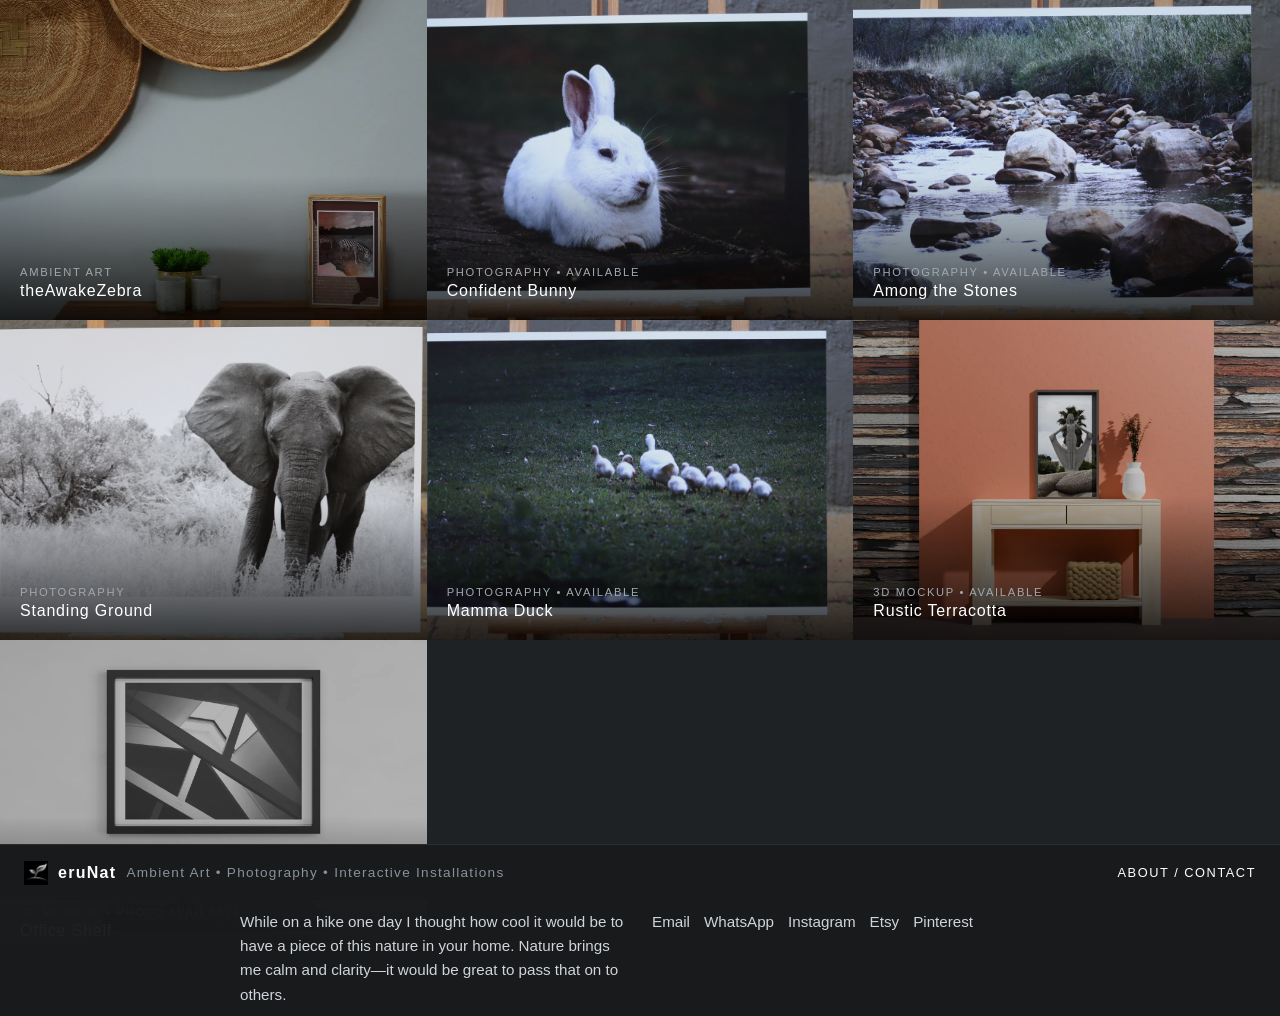
==== commit 3cd4d1ba: "Add files via upload" ====
--- a/index.html
+++ b/index.html
@@ -24,7 +24,7 @@
     <article class="tile" 
       data-title="Confident Bunny" 
       data-category="Photography" 
-      data-description="Fine art wildlife print available on Etsy."
+      data-description="Calm, confident and completely comfortable in its own little world. Fine art wildlife print available on Etsy."
       data-buy-url="https://www.etsy.com/listing/4605660490/confident-bunny-wall-art-rabbit?ref=listings_manager_grid">
       <img src="images/Bunny.webp" alt="Confident white bunny" />
       <div class="tile-caption">
@@ -34,9 +34,21 @@
     </article>
 
     <article class="tile" 
+      data-title="Among the Rocks" 
+      data-category="Photography" 
+      data-description="Take a moment to pause. Fine art nature print available on Etsy."
+      data-buy-url="https://www.etsy.com/listing/4620107101/among-the-stones-rocky-stream-landscape?ref=listings_manager_grid">
+      <img src="images/Rocks.webp" alt="Stones among calm flowing water" />
+      <div class="tile-caption">
+        <span class="tile-category">Photography • Available</span>
+        <h2 class="tile-title">Among the Stones</h2>
+      </div>
+    </article>
+
+    <article class="tile" 
       data-title="Standing Ground" 
       data-category="Photography" 
-      data-description="Elephant male with open ears."
+      data-description="Elephant male with open ears from the Kruger National Park."
       data-buy-url="">
       <img src="images/Elephant.webp" alt="Elephant male with open ears" />
       <div class="tile-caption">
@@ -46,14 +58,39 @@
     </article>
 
     <article class="tile" 
+      data-title="Mamma Duck" 
+      data-category="Photography" 
+      data-description="A momma duck trying to lead the way. Fine art wildlife print available on Etsy."
+      data-buy-url="https://www.etsy.com/listing/4606403132/mamma-duck-wall-art-duck-photography?ref=listings_manager_grid">
+      <img src="images/Ducks.webp" alt="Mamma duck with ducklings on the move" />
+      <div class="tile-caption">
+        <span class="tile-category">Photography • Available</span>
+        <h2 class="tile-title">Mamma Duck</h2>
+      </div>
+    </article>
+
+    <article class="tile" 
       data-title="Rustic Terracotta" 
       data-category="3D Mockup" 
-      data-description="Interior frame mockup set."
+      data-description="Rustic style interior frame mockup set available on Etsy."
       data-buy-url="https://www.etsy.com/listing/4618542238/rustic-wall-art-mockup-bundle-12?ref=listings_manager_grid">
       <img src="images/Rustic_Wide_Terracotta.webp" alt="Rustic mockup with Greek goddess photo" />
       <div class="tile-caption">
         <span class="tile-category">3D Mockup • Available</span>
         <h2 class="tile-title">Rustic Terracotta</h2>
+      </div>
+    </article>
+
+    <article class="tile" 
+      data-title="Skylight" 
+      data-category="3D Mockup" 
+      data-description="Skylight with sun beaming through .Fine art architectural print available on Etsy."
+      data-buy-label="Purchase Photo"
+      data-buy-url="https://www.etsy.com/listing/4604976305/black-and-white-architectural?ref=listings_manager_grid">
+      <img src="images/SkylightWhiteBorderSmoothWall.webp" alt="architectural skylight with sun beaming through" />
+      <div class="tile-caption">
+        <span class="tile-category">3D Mockup • Photo Available</span>
+        <h2 class="tile-title">Office Shelf</h2>
       </div>
     </article>
   </main>
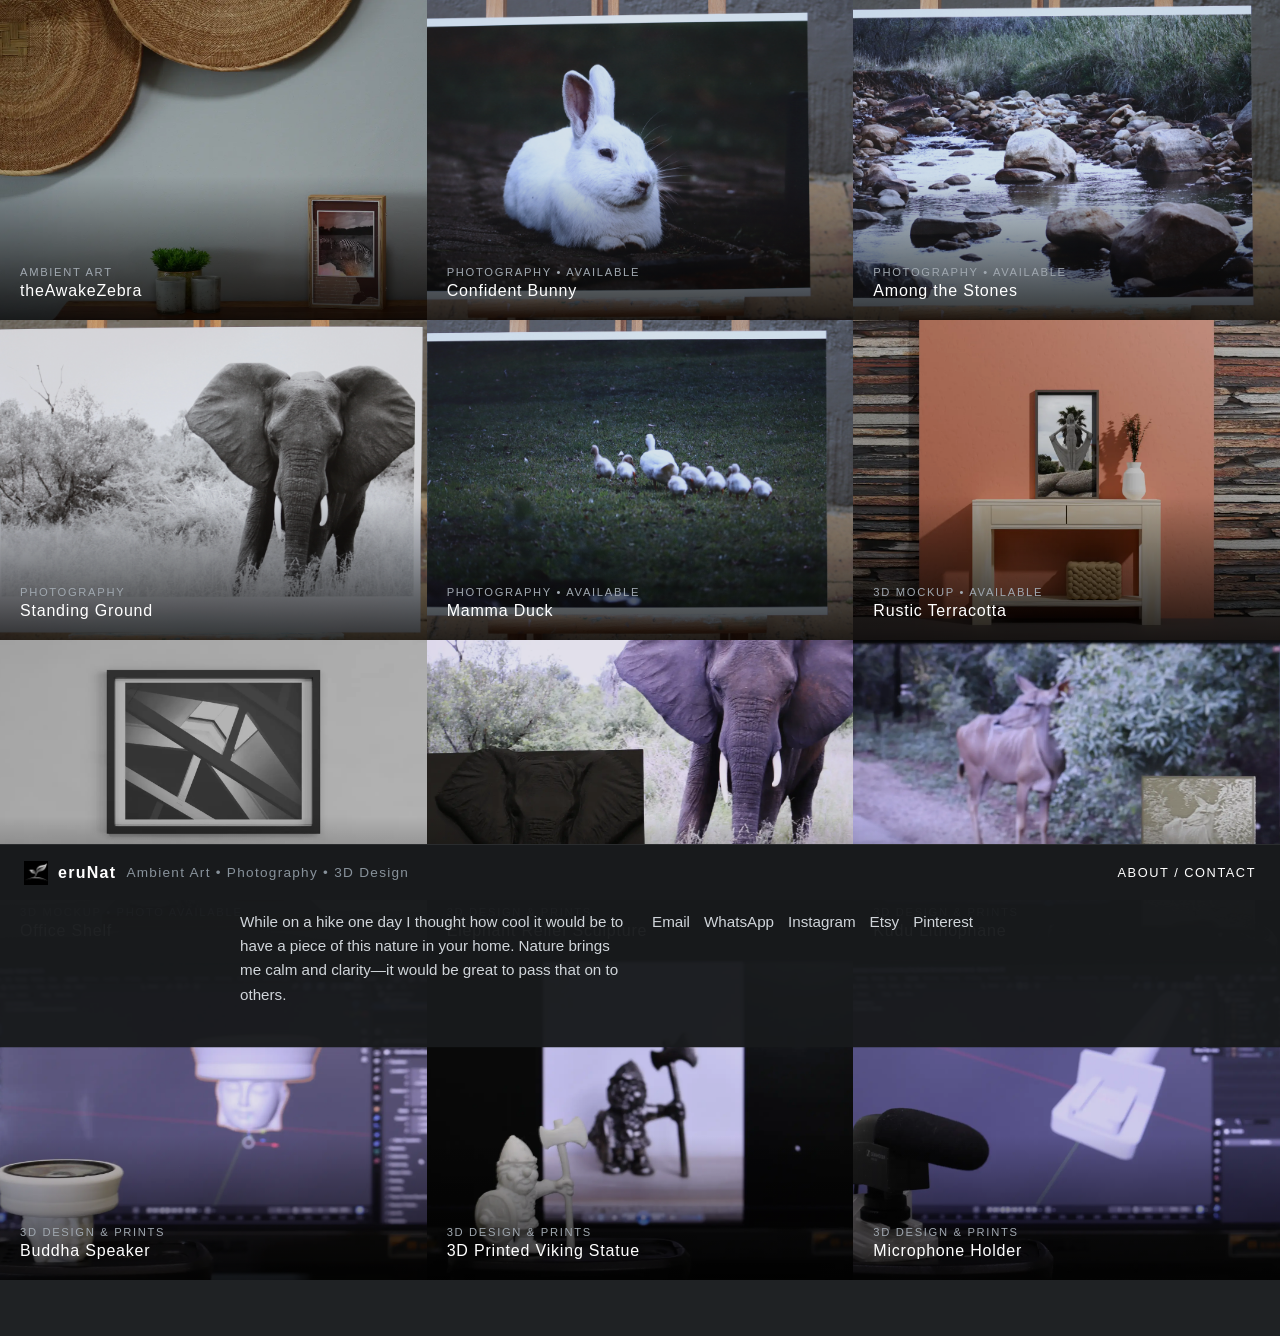
==== commit ea47680f: "Add files via upload" ====
--- a/index.html
+++ b/index.html
@@ -91,6 +91,66 @@
       <div class="tile-caption">
         <span class="tile-category">3D Mockup • Photo Available</span>
         <h2 class="tile-title">Office Shelf</h2>
+      </div>
+    </article>
+
+    <article class="tile" 
+      data-title="Elephant Relief Sculpture" 
+      data-category="3D Design & Prints" 
+      data-description="3D printed relief sculpture of elephant male."
+      data-buy-url="">
+      <img src="images/elephantrelief.webp" alt="Relief sculpture of elephant male with open ears" />
+      <div class="tile-caption">
+        <span class="tile-category">3D Design & Prints</span>
+        <h2 class="tile-title">Elephant Relief Sculpture</h2>
+      </div>
+    </article>
+
+    <article class="tile" 
+      data-title="Kudu Lithophane" 
+      data-category="3D Design & Prints" 
+      data-description="3D printed lithophane of kudu female."
+      data-buy-url="">
+      <img src="images/kudulithophane.webp" alt="3D printed lithophane of kudu female in the bushes" />
+      <div class="tile-caption">
+        <span class="tile-category">3D Design & Prints</span>
+        <h2 class="tile-title">Kudu Lithophane</h2>
+      </div>
+    </article>
+
+    <article class="tile" 
+      data-title="Buddha Speaker" 
+      data-category="3D Design & Prints" 
+      data-description="3D design and print of Buddhahead speaker holder."
+      data-buy-url="">
+      <img src="images/buddhabox.webp" alt="3D design and print of Buddhahead speaker holder" />
+      <div class="tile-caption">
+        <span class="tile-category">3D Design & Prints</span>
+        <h2 class="tile-title">Buddha Speaker</h2>
+      </div>
+    </article>
+
+    <article class="tile" 
+      data-title="3D Printed Viking Statue" 
+      data-category="3D Design & Prints" 
+      data-description="3D design and print of Viking."
+      data-buy-url="">
+      <img src="images/viking.webp" alt="3D design and print of Viking holding an axe" />
+      <div class="tile-caption">
+        <span class="tile-category">3D Design & Prints</span>
+        <h2 class="tile-title">3D Printed Viking Statue</h2>
+      </div>
+    </article>
+
+    <article class="tile" 
+      data-title="Microphone Holder" 
+      data-category="3D Design & Prints" 
+      data-description="3D design and print of microphone holder."
+      data-buy-url="">
+      <img src="images/micholder.webp" alt="3D design and print of microphone holder" />
+      <div class="tile-caption">
+        <span class="tile-category">3D Design & Prints</span>
+        <h2 class="tile-title">Microphone Holder</h2>
       </div>
     </article>
   </main>
@@ -134,7 +194,7 @@
   <footer>
     <div class="brand">
       <img src="assets/eruNatGrowLogo_mono.png" alt="eruNat logo" class="footer-logo" />
-      eruNat <span>Ambient Art • Photography • Interactive Installations</span>
+      eruNat <span>Ambient Art • Photography • 3D Design</span>
     </div>
     <button class="nav-btn" id="drawerToggle">About / Contact</button>
   </footer>
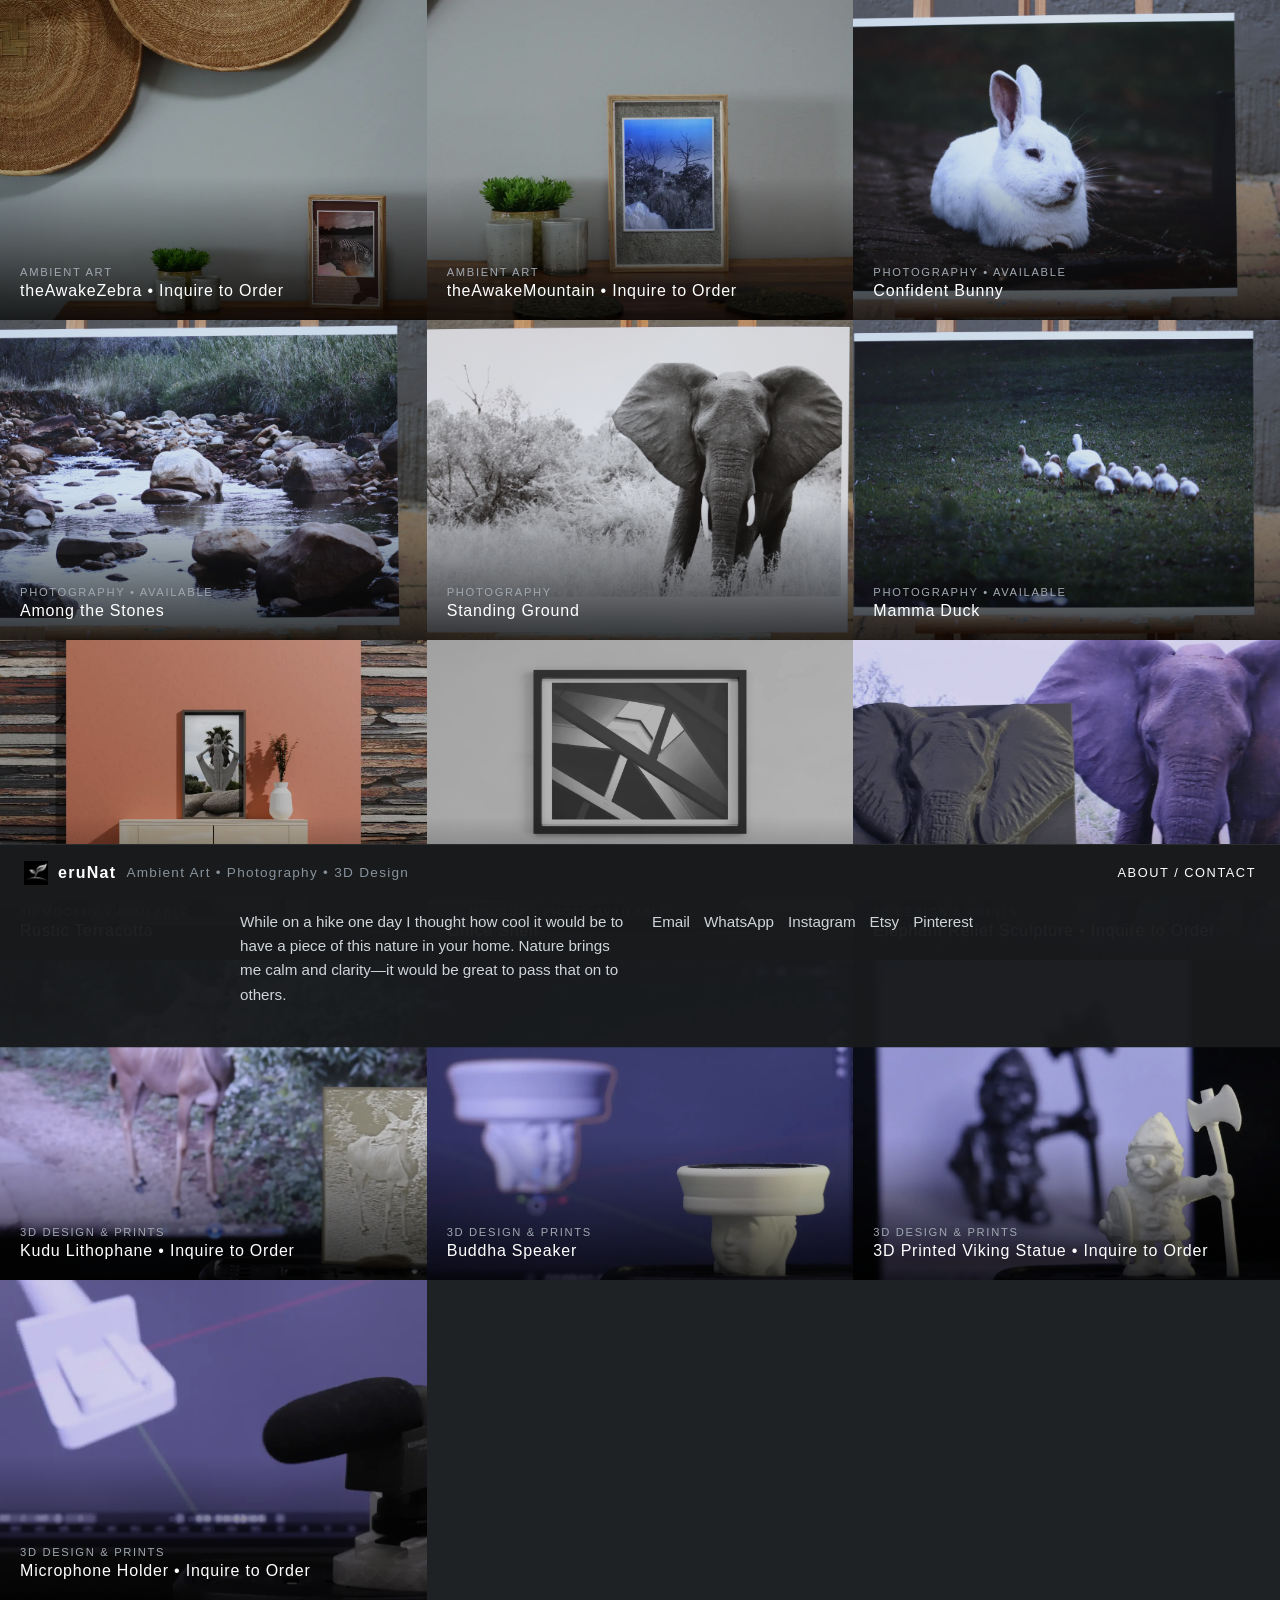
==== commit f991f345: "Add files via upload" ====
--- a/index.html
+++ b/index.html
@@ -17,7 +17,19 @@
       <img src="images/awakeZebra.webp" alt="theAwakeZebra ambient art" />
       <div class="tile-caption">
         <span class="tile-category">Ambient Art</span>
-        <h2 class="tile-title">theAwakeZebra</h2>
+        <h2 class="tile-title">theAwakeZebra • Inquire to Order</h2>
+      </div>
+    </article>
+
+    <article class="tile" 
+      data-title="theAwakeMountain" 
+      data-category="Ambient Art" 
+      data-description="Interactive ambient nature series."
+      data-buy-url="">
+      <img src="images/awakeMountain.webp" alt="theAwakeMountain ambient art" />
+      <div class="tile-caption">
+        <span class="tile-category">Ambient Art</span>
+        <h2 class="tile-title">theAwakeMountain • Inquire to Order</h2>
       </div>
     </article>
 
@@ -102,7 +114,7 @@
       <img src="images/elephantrelief.webp" alt="Relief sculpture of elephant male with open ears" />
       <div class="tile-caption">
         <span class="tile-category">3D Design & Prints</span>
-        <h2 class="tile-title">Elephant Relief Sculpture</h2>
+        <h2 class="tile-title">Elephant Relief Sculpture • Inquire to Order</h2>
       </div>
     </article>
 
@@ -114,7 +126,7 @@
       <img src="images/kudulithophane.webp" alt="3D printed lithophane of kudu female in the bushes" />
       <div class="tile-caption">
         <span class="tile-category">3D Design & Prints</span>
-        <h2 class="tile-title">Kudu Lithophane</h2>
+        <h2 class="tile-title">Kudu Lithophane • Inquire to Order</h2>
       </div>
     </article>
 
@@ -138,7 +150,7 @@
       <img src="images/viking.webp" alt="3D design and print of Viking holding an axe" />
       <div class="tile-caption">
         <span class="tile-category">3D Design & Prints</span>
-        <h2 class="tile-title">3D Printed Viking Statue</h2>
+        <h2 class="tile-title">3D Printed Viking Statue • Inquire to Order</h2>
       </div>
     </article>
 
@@ -150,7 +162,7 @@
       <img src="images/micholder.webp" alt="3D design and print of microphone holder" />
       <div class="tile-caption">
         <span class="tile-category">3D Design & Prints</span>
-        <h2 class="tile-title">Microphone Holder</h2>
+        <h2 class="tile-title">Microphone Holder • Inquire to Order</h2>
       </div>
     </article>
   </main>
